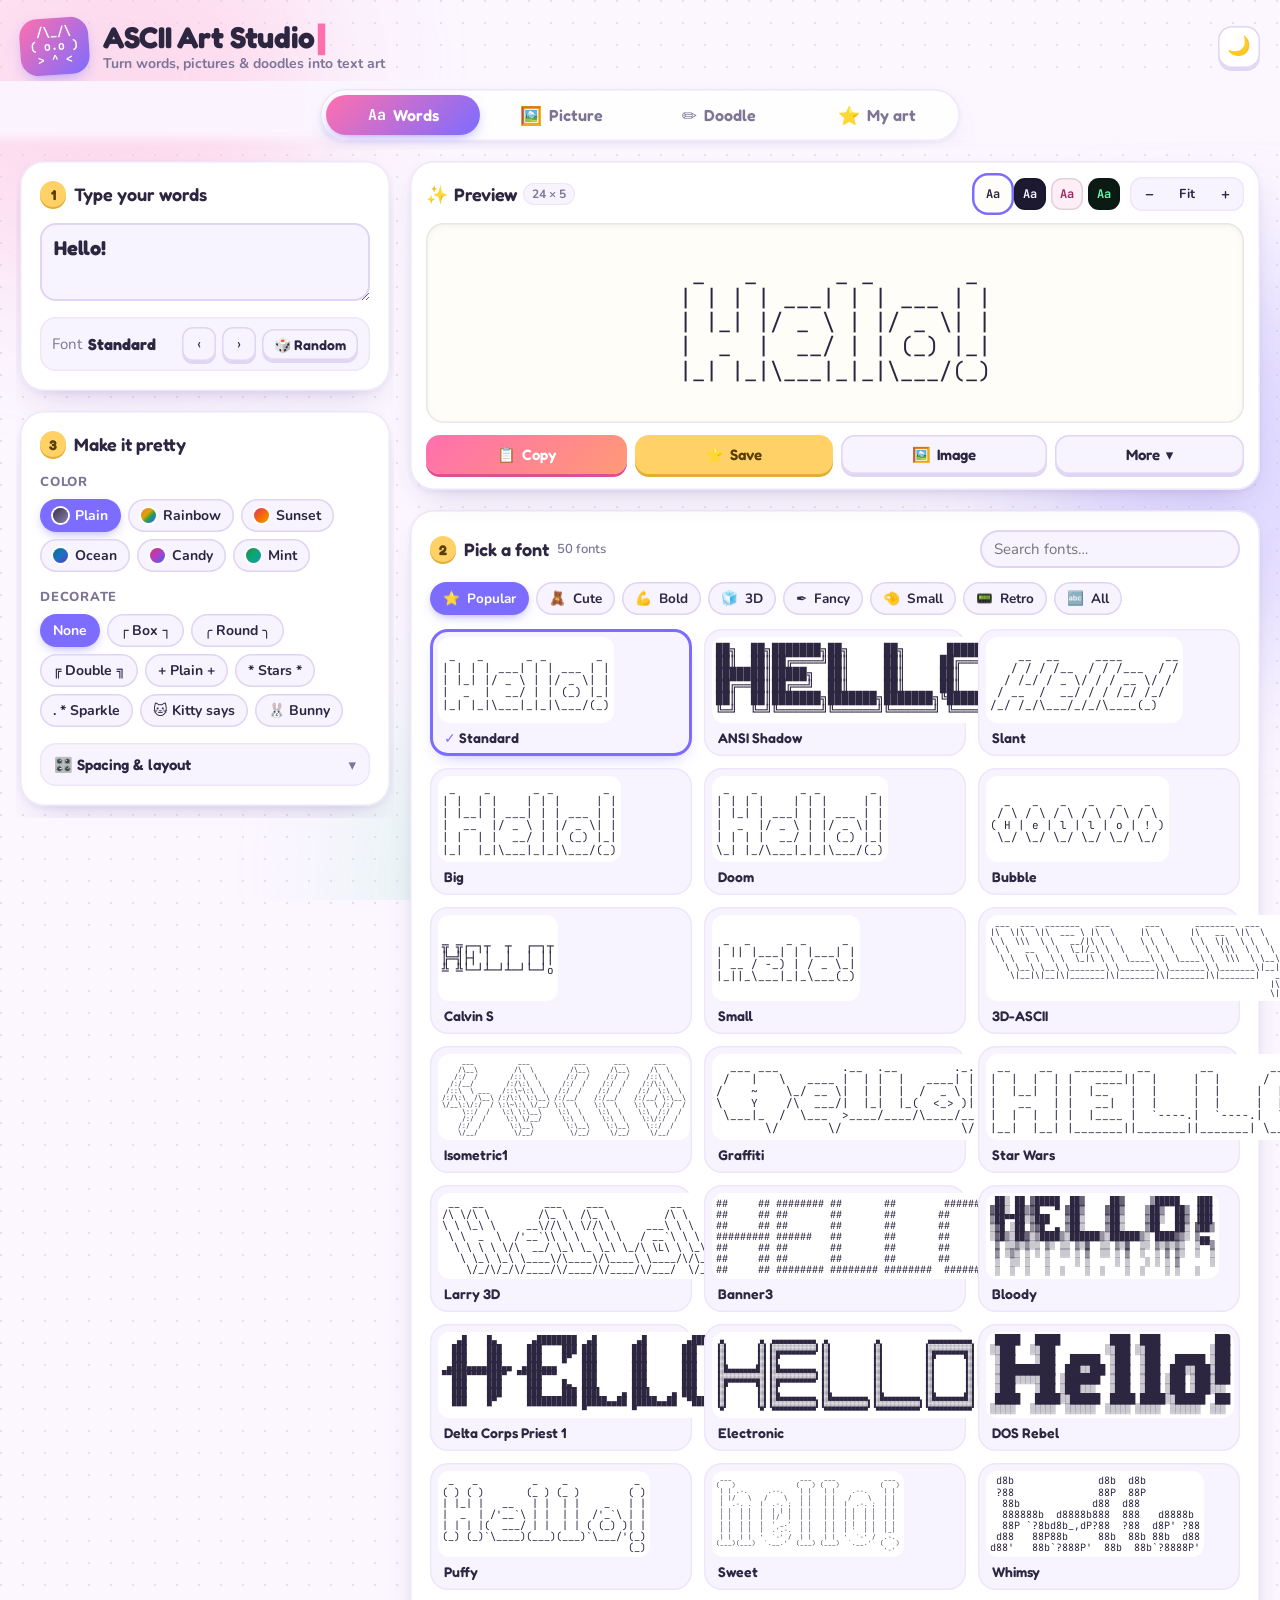
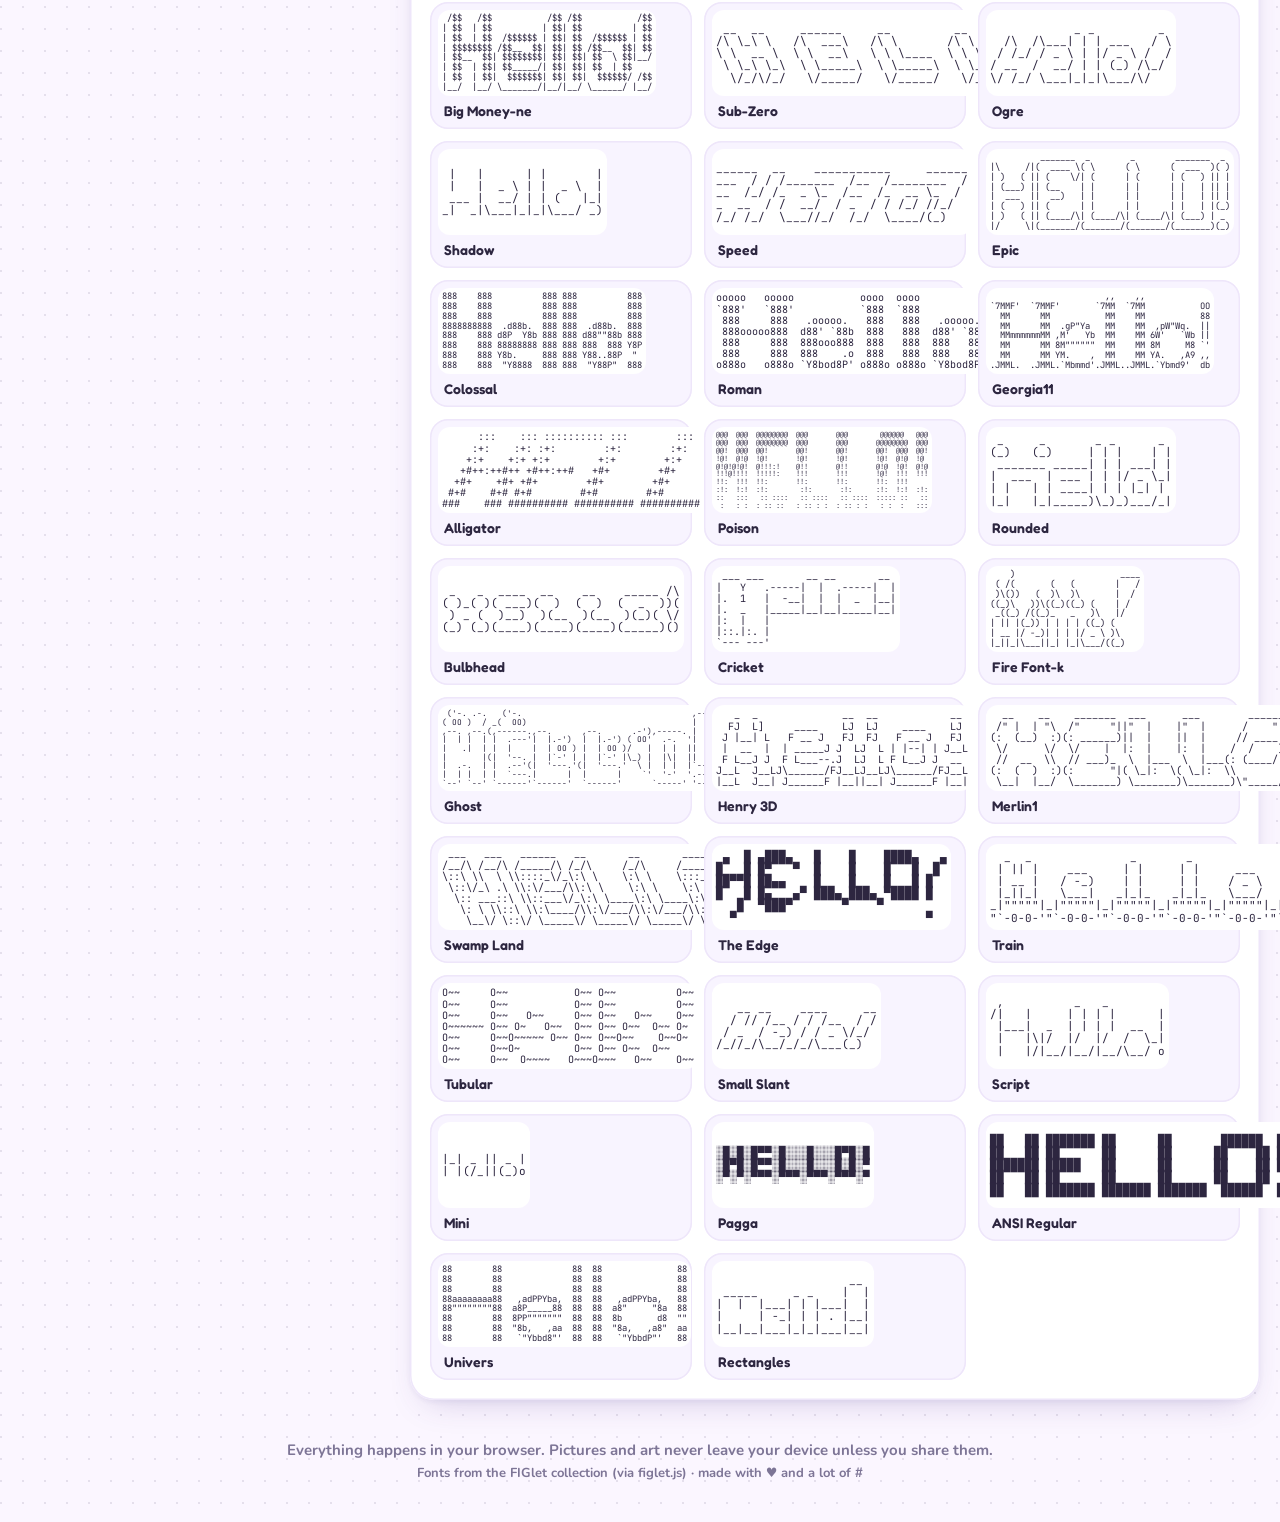
==== public/ascii-art/index.html @ bb9cc11c "Add ASCII Art Studio site A new site at public/ascii-art/ that turns words, pictures and doodles int" ====
<!doctype html>
<html lang="en" data-theme="light">
<head>
  <meta charset="utf-8">
  <meta name="viewport" content="width=device-width, initial-scale=1, viewport-fit=cover">
  <meta name="robots" content="noindex, nofollow">
  <title>ASCII Art Studio</title>
  <meta name="description" content="Turn words, pictures and doodles into ASCII art.">
  <link rel="icon" href="data:image/svg+xml,%3Csvg xmlns='http://www.w3.org/2000/svg' viewBox='0 0 64 64'%3E%3Crect width='64' height='64' rx='16' fill='%23ff7eb6'/%3E%3Ctext x='32' y='42' font-family='monospace' font-size='26' font-weight='700' text-anchor='middle' fill='%23fff'%3E=%5E.%5E=%3C/text%3E%3C/svg%3E">
  <link rel="preconnect" href="https://fonts.googleapis.com">
  <link rel="preconnect" href="https://fonts.gstatic.com" crossorigin>
  <link rel="stylesheet" href="https://fonts.googleapis.com/css2?family=Fredoka:wght@500;600;700&family=JetBrains+Mono:wght@400&family=Nunito:wght@500;700;800&display=swap">
  <link rel="stylesheet" href="style.css">
  <script>
    try {
      var m = localStorage.getItem('aas-ui');
      document.documentElement.dataset.theme = m || (matchMedia('(prefers-color-scheme: dark)').matches ? 'dark' : 'light');
    } catch (e) { /* storage blocked */ }
  </script>
</head>
<body>
  <div class="blobs" aria-hidden="true"><i></i><i></i><i></i></div>

  <header class="top">
    <a class="brand" href="#text" aria-label="ASCII Art Studio home">
      <pre class="mascot" id="mascot" aria-hidden="true"></pre>
      <span>
        <span class="brand-name">ASCII Art Studio</span>
        <span class="tagline">Turn words, pictures &amp; doodles into text art</span>
      </span>
    </a>
    <button type="button" class="icon-btn" id="uiThemeBtn" aria-label="Switch to dark mode">🌙</button>
  </header>

  <div class="tabbar">
  <nav class="tabs" role="tablist" aria-label="What do you want to make?">
    <button type="button" role="tab" data-tab="text" aria-controls="tab-text"><span class="tab-ico" aria-hidden="true">Aa</span><span>Words</span></button>
    <button type="button" role="tab" data-tab="picture" aria-controls="tab-picture"><span class="tab-ico" aria-hidden="true">🖼️</span><span>Picture</span></button>
    <button type="button" role="tab" data-tab="doodle" aria-controls="tab-doodle"><span class="tab-ico" aria-hidden="true">✏️</span><span>Doodle</span></button>
    <button type="button" role="tab" data-tab="gallery" aria-controls="tab-gallery"><span class="tab-ico" aria-hidden="true">⭐</span><span>My art</span><span class="badge" id="galleryCount" hidden>0</span></button>
  </nav>
  </div>

  <main>
    <!-- ============================== WORDS ============================== -->
    <section class="panel layout-text" id="tab-text" role="tabpanel" aria-label="Words" hidden>
      <div class="side">
      <div class="card controls area-input">
        <label class="step" for="tText"><b>1</b> Type your words</label>
        <textarea id="tText" rows="2" maxlength="400" placeholder="Type something cute…" spellcheck="false"></textarea>
        <div class="font-now">
          <span class="muted">Font</span>
          <strong id="tFontName">Standard</strong>
          <button type="button" class="icon-btn sm" id="fontPrev" aria-label="Previous font" title="Previous font">‹</button>
          <button type="button" class="icon-btn sm" id="fontNext" aria-label="Next font" title="Next font">›</button>
          <button type="button" class="btn sm" id="fontRandom" title="Pick a random font">🎲 Random</button>
        </div>
      </div>

      <div class="card controls area-opts">
        <span class="step"><b>3</b> Make it pretty</span>
        <div class="field">
          <span class="lbl">Color</span>
          <div class="chips" id="tColor"></div>
        </div>
        <div class="field">
          <span class="lbl">Decorate</span>
          <div class="chips" id="tFrame"></div>
        </div>
        <details class="more">
          <summary>🎛️ Spacing &amp; layout</summary>
          <div class="field">
            <span class="lbl">Letter spacing</span>
            <div class="segs" id="tLayout"></div>
          </div>
          <div class="field">
            <span class="lbl">Line up</span>
            <div class="segs" id="tAlign"></div>
          </div>
          <div class="field">
            <label class="lbl" for="tWidth">Wrap lines at <output id="tWidthOut"></output></label>
            <input type="range" id="tWidth" min="20" max="210" step="10" value="80">
          </div>
        </details>
      </div>
      </div>

      <div class="area-out" data-output="text"></div>

      <div class="card area-fonts">
        <div class="fonts-head">
          <span class="step"><b>2</b> Pick a font <small class="muted" id="fontCount"></small></span>
          <input type="search" id="fontSearch" placeholder="Search fonts…" aria-label="Search fonts">
        </div>
        <div class="chips cats" id="fontCats"></div>
        <div class="font-list" id="fontList"></div>
      </div>
    </section>

    <!-- ============================== PICTURE ============================== -->
    <section class="panel layout-split" id="tab-picture" role="tabpanel" aria-label="Picture" hidden>
      <div class="card controls area-input">
        <span class="step"><b>1</b> Choose a picture</span>
        <input type="file" id="pFile" accept="image/*" hidden>

        <div class="dropzone" id="pDrop">
          <div class="dz-art" aria-hidden="true">📷</div>
          <p class="dz-title">Drop a picture here</p>
          <p class="muted small">or paste one with <kbd>Ctrl</kbd>+<kbd>V</kbd></p>
          <div class="row center">
            <button type="button" class="btn btn-primary" data-pick>📁 Choose photo</button>
            <button type="button" class="btn" data-camera>🎥 Camera</button>
          </div>
          <p class="muted small try">No picture? Try one:</p>
          <div class="samples" id="pSamples"></div>
        </div>

        <div class="source" id="pSource" hidden>
          <canvas id="pThumb" width="160" height="120" aria-hidden="true"></canvas>
          <div class="source-info">
            <strong id="pName">Picture</strong>
            <span class="muted small" id="pDims"></span>
            <div class="row">
              <button type="button" class="btn sm" data-pick>🔄 Change</button>
              <button type="button" class="btn sm" data-camera>🎥 Camera</button>
              <button type="button" class="icon-btn sm" id="pClear" aria-label="Remove picture" title="Remove picture">✕</button>
            </div>
          </div>
        </div>

        <div class="source live" id="pLive" hidden>
          <span class="rec" aria-hidden="true"></span>
          <div class="source-info">
            <strong>Live camera</strong>
            <span class="muted small">Strike a pose!</span>
            <div class="row">
              <button type="button" class="btn btn-primary sm" id="pSnap">📸 Snap</button>
              <button type="button" class="btn sm" id="pStop">Stop</button>
            </div>
          </div>
        </div>
      </div>

      <div class="card controls area-opts">
        <span class="step"><b>2</b> Pick a style</span>
        <div class="style-grid" id="pStyles"></div>
        <p class="muted small tip" id="pStyleTip"></p>

        <div class="field">
          <label class="lbl" for="pWidth">Size <output id="pWidthOut"></output></label>
          <input type="range" id="pWidth" min="20" max="300" step="2" value="100">
        </div>
        <div class="field">
          <span class="lbl">Color</span>
          <div class="chips" id="pColor"></div>
        </div>
        <div class="field" id="pCustomRow" hidden>
          <label class="lbl" for="pChars">Your characters <small class="muted">(light → dark, or a word)</small></label>
          <input type="text" id="pChars" maxlength="40" value="♥" autocomplete="off">
          <label class="check"><input type="checkbox" id="pPattern"> Repeat them like a pattern</label>
        </div>

        <details class="more">
          <summary>🎛️ Fine-tune</summary>
          <div class="field">
            <label class="lbl" for="pBright">Brightness <output id="pBrightOut"></output></label>
            <input type="range" id="pBright" min="-100" max="100" value="0">
          </div>
          <div class="field">
            <label class="lbl" for="pContrast">Contrast <output id="pContrastOut"></output></label>
            <input type="range" id="pContrast" min="-100" max="100" value="10">
          </div>
          <div class="field">
            <label class="lbl" for="pDetail"><span id="pDetailLbl">Detail</span> <output id="pDetailOut"></output></label>
            <input type="range" id="pDetail" min="0" max="100" value="25">
          </div>
          <div class="field" id="pOutlineRow">
            <label class="lbl" for="pOutline">Outlines <output id="pOutlineOut"></output></label>
            <input type="range" id="pOutline" min="0" max="100" value="50">
          </div>
          <div class="field" id="pCrispRow">
            <label class="lbl" for="pCrisp">Sharp edges <output id="pCrispOut"></output></label>
            <input type="range" id="pCrisp" min="0" max="100" value="45">
          </div>
          <div class="field">
            <span class="lbl">Dithering</span>
            <div class="segs" id="pDither"></div>
          </div>
          <label class="check"><input type="checkbox" id="pAuto" checked> Auto-balance light and dark</label>
          <label class="check"><input type="checkbox" id="pInvert"> Swap light and dark</label>
          <button type="button" class="btn sm" id="pReset">↺ Reset fine-tuning</button>
        </details>
      </div>
      <div class="area-out" data-output="picture"></div>
    </section>

    <!-- ============================== DOODLE ============================== -->
    <section class="panel layout-doodle" id="tab-doodle" role="tabpanel" aria-label="Doodle" hidden>
      <div class="card area-pad">
        <div class="pad-head">
          <span class="step"><b>1</b> Draw anything</span>
          <div class="row">
            <button type="button" class="icon-btn" id="dUndo" aria-label="Undo" title="Undo (Ctrl+Z)">↶</button>
            <button type="button" class="icon-btn" id="dRedo" aria-label="Redo" title="Redo (Ctrl+Y)">↷</button>
            <button type="button" class="icon-btn" id="dMirror" aria-label="Mirror drawing" aria-pressed="false" title="Mirror: draw both sides at once">🦋</button>
            <button type="button" class="icon-btn" id="dClear" aria-label="Clear the page" title="Clear the page">🗑️</button>
          </div>
        </div>
        <div class="toolbar" id="dTools"></div>
        <div class="toolbar2">
          <div class="paints" id="dColors"></div>
          <label class="size-ctl" title="Brush size">
            <span class="size-dot-box" aria-hidden="true"><i id="dSizeDot"></i></span>
            <input type="range" id="dSize" min="2" max="60" value="8" aria-label="Brush size">
          </label>
        </div>
        <div class="pad-wrap" id="dWrap">
          <canvas id="dCanvas" aria-label="Drawing pad"></canvas>
          <canvas id="dOverlay" aria-hidden="true"></canvas>
          <div class="mirror-line" id="dMirrorLine" hidden></div>
          <div class="brush-cursor" id="dCursor" aria-hidden="true"></div>
        </div>
      </div>
      <div class="card controls area-opts">
          <span class="step"><b>2</b> Choose the look</span>
          <div class="chips" id="dStyle"></div>
          <div class="field">
            <label class="lbl" for="dWidth">Size <output id="dWidthOut"></output></label>
            <input type="range" id="dWidth" min="20" max="200" step="2" value="80">
          </div>
          <div class="field">
            <span class="lbl">Color</span>
            <div class="chips" id="dColor"></div>
          </div>
          <div class="field" id="dCustomRow" hidden>
            <label class="lbl" for="dChars">Your characters <small class="muted">(light → dark, or a word)</small></label>
            <input type="text" id="dChars" maxlength="40" autocomplete="off">
            <label class="check"><input type="checkbox" id="dPattern"> Repeat them like a pattern</label>
          </div>
      </div>
      <div class="area-out" data-output="doodle"></div>
    </section>

    <!-- ============================== GALLERY ============================== -->
    <section class="panel" id="tab-gallery" role="tabpanel" aria-label="My art" hidden>
      <div class="card gallery-card">
        <div class="gallery-head">
          <div>
            <h2>⭐ My art <small class="muted" id="gTotal"></small></h2>
            <p class="muted small">Saved in this browser on this device. Use <b>Backup</b> to keep a copy or move it to another device.</p>
          </div>
          <div class="row" id="gTools" hidden>
            <input type="search" id="gSearch" placeholder="Search by name…" aria-label="Search saved art">
            <button type="button" class="btn sm" id="gExport">💾 Backup</button>
          </div>
          <label class="btn sm">📂 Restore<input type="file" id="gImport" accept="application/json,.json" hidden></label>
        </div>
        <div class="g-empty" id="gEmpty">
<pre class="ph-art" aria-hidden="true">   /\_/\
  ( -.- )  zzz...
   > ^ <   nothing saved yet</pre>
          <p>Make something, then press <b>⭐ Save</b>. It will wait for you here.</p>
          <div class="row center">
            <button type="button" class="btn btn-primary" data-go="text">Aa Write words</button>
            <button type="button" class="btn" data-go="picture">🖼️ Use a picture</button>
            <button type="button" class="btn" data-go="doodle">✏️ Doodle</button>
          </div>
        </div>
        <div class="g-grid" id="gGrid"></div>
      </div>
    </section>
  </main>

  <footer class="foot">
    <p>Everything happens in your browser. Pictures and art never leave your device unless you share them.</p>
    <p class="muted small">Fonts from the FIGlet collection (via figlet.js) · made with ♥ and a lot of <code>#</code></p>
  </footer>

  <dialog id="viewer" aria-labelledby="vTitle">
    <div class="viewer-card">
      <div class="viewer-head">
        <input type="text" id="vTitle" maxlength="60" aria-label="Name" spellcheck="false">
        <button type="button" class="icon-btn" id="vClose" aria-label="Close">✕</button>
      </div>
      <p class="muted small" id="vMeta"></p>
      <div class="viewport" id="vViewport"></div>
      <div class="out-actions">
        <button type="button" class="btn btn-primary" id="vCopy">📋 Copy</button>
        <button type="button" class="btn btn-sun" id="vSaveShared" hidden>⭐ Save to My art</button>
        <button type="button" class="btn" id="vPng">🖼️ Image</button>
        <button type="button" class="btn" id="vTxt">📄 .txt</button>
        <button type="button" class="btn" id="vLink">🔗 Link</button>
        <button type="button" class="btn" id="vRemix">✏️ Edit again</button>
        <span class="grow"></span>
        <button type="button" class="btn btn-danger" id="vDelete">🗑️ Delete</button>
      </div>
    </div>
  </dialog>

  <div class="drop-overlay" id="dropOverlay" hidden><div>🖼️<br>Drop your picture!</div></div>
  <div class="toasts" id="toasts" aria-live="polite"></div>

  <script type="module" src="js/app.js"></script>
</body>
</html>
---- public/ascii-art/style.css ----
/* ASCII Art Studio */
:root {
  --bg: #fbf6ff;
  --bg-2: #f1e9ff;
  --card: #ffffff;
  --card-2: #f8f4ff;
  --hover: #f1eaff;
  --ink: #2d2640;
  --muted: #7d7596;
  --line: #eee6fa;
  --line-2: #e0d5f3;
  --pink: #ff6fae;
  --pink-d: #df4e8e;
  --coral: #ff9a76;
  --purple: #7c6cff;
  --purple-d: #5a4ae0;
  --sun: #ffd166;
  --sun-d: #e3ae35;
  --sun-ink: #5a3d00;
  --danger: #d63c5e;
  --shadow: 0 14px 34px -16px rgba(76, 49, 140, .28), 0 2px 6px rgba(76, 49, 140, .06);
  --radius: 24px;
  --font-ui: "Nunito", system-ui, -apple-system, "Segoe UI", Roboto, sans-serif;
  --font-fun: "Fredoka", "Nunito", system-ui, -apple-system, "Segoe UI", sans-serif;
  --font-art: "JetBrains Mono", ui-monospace, "SF Mono", "Cascadia Mono", Menlo, Consolas, "DejaVu Sans Mono", "Liberation Mono", monospace;
  color-scheme: light;
}
:root[data-theme="dark"] {
  --bg: #15121f;
  --bg-2: #1d1830;
  --card: #221d35;
  --card-2: #2a2442;
  --hover: #332c50;
  --ink: #f4f0ff;
  --muted: #a69dc4;
  --line: #322b4d;
  --line-2: #40375f;
  --shadow: 0 14px 34px -16px rgba(0, 0, 0, .6), 0 2px 6px rgba(0, 0, 0, .25);
  --sun-ink: #4a3200;
  --danger: #ff7a98;
  color-scheme: dark;
}

* { box-sizing: border-box; }
html { -webkit-text-size-adjust: 100%; text-size-adjust: 100%; }
body {
  margin: 0;
  min-height: 100vh;
  font-family: var(--font-ui);
  font-size: 15px;
  color: var(--ink);
  background: var(--bg);
  background-image: radial-gradient(circle at 1px 1px, color-mix(in srgb, var(--muted) 18%, transparent) 1px, transparent 0);
  background-size: 22px 22px;
  overflow-x: hidden;
}
.blobs { position: fixed; inset: 0; z-index: -1; pointer-events: none; overflow: hidden; }
.blobs i { position: absolute; border-radius: 50%; filter: blur(70px); opacity: .55; }
.blobs i:nth-child(1) { width: 420px; height: 420px; background: #ffc4e1; top: -120px; left: -100px; }
.blobs i:nth-child(2) { width: 380px; height: 380px; background: #c9c2ff; top: 30%; right: -140px; }
.blobs i:nth-child(3) { width: 360px; height: 360px; background: #bff0dc; bottom: -160px; left: 30%; }
:root[data-theme="dark"] .blobs i { opacity: .16; }

button, input, textarea, select { font: inherit; color: inherit; }
button { -webkit-tap-highlight-color: transparent; }
:focus-visible { outline: 3px solid var(--purple); outline-offset: 2px; }
[hidden] { display: none !important; }
.muted { color: var(--muted); }
.small { font-size: 13px; }
.grow { flex: 1; }
.row { display: flex; gap: 8px; flex-wrap: wrap; align-items: center; }
.row.center { justify-content: center; }
.pad { padding: 18px; }
kbd { font: 600 12px var(--font-ui); padding: 1px 6px; border-radius: 6px; background: var(--card-2); box-shadow: inset 0 -2px 0 var(--line-2), inset 0 0 0 1px var(--line-2); }
code { font-family: var(--font-art); }

/* ------------------------------------------------------------ header + tabs */
.top { max-width: 1320px; margin: 0 auto; padding: 18px 20px 6px; display: flex; align-items: center; gap: 12px; }
.brand { display: flex; align-items: center; gap: 14px; color: inherit; text-decoration: none; flex: 1; min-width: 0; }
.mascot {
  margin: 0; padding: 8px 10px; border-radius: 18px;
  background: linear-gradient(135deg, var(--pink), var(--purple));
  color: #fff; font: 700 12px/1.15 var(--font-art);
  box-shadow: 0 6px 16px -6px rgba(124, 108, 255, .7);
  transform: rotate(-4deg);
}
.brand-name { display: block; font: 700 clamp(22px, 3.2vw, 30px)/1.1 var(--font-fun); letter-spacing: -.01em; }
.brand-name::after { content: "▌"; color: var(--pink); margin-left: 3px; animation: blink 1.1s steps(1) infinite; font-family: var(--font-art); font-size: .8em; }
.tagline { display: block; color: var(--muted); font-weight: 700; font-size: 14px; }
@keyframes blink { 50% { opacity: 0; } }

.tabbar {
  position: sticky; top: 0; z-index: 30; padding: 8px 16px 10px; margin-bottom: 10px;
  background: linear-gradient(to bottom, color-mix(in srgb, var(--bg) 92%, transparent) 70%, color-mix(in srgb, var(--bg) 0%, transparent));
  backdrop-filter: blur(10px); -webkit-backdrop-filter: blur(10px);
  -webkit-mask-image: linear-gradient(to bottom, #000 78%, transparent); mask-image: linear-gradient(to bottom, #000 78%, transparent);
}
.tabs {
  max-width: 640px; margin: 0 auto; padding: 6px;
  display: grid; grid-template-columns: repeat(4, 1fr); gap: 4px;
  background: color-mix(in srgb, var(--card) 88%, transparent);
  backdrop-filter: blur(10px); -webkit-backdrop-filter: blur(10px);
  border-radius: 999px; box-shadow: var(--shadow), inset 0 0 0 1.5px var(--line);
}
.tabs [role=tab] {
  position: relative; border: 0; background: transparent; cursor: pointer;
  border-radius: 999px; padding: 10px 8px;
  font: 600 16px var(--font-fun); color: var(--muted);
  display: flex; align-items: center; justify-content: center; gap: 7px;
  transition: background .2s, color .2s, transform .1s;
}
.tabs [role=tab]:hover { color: var(--ink); background: var(--hover); }
.tabs [role=tab]:active { transform: scale(.96); }
.tabs [role=tab][aria-selected=true] {
  color: #fff; background: linear-gradient(135deg, var(--pink), var(--purple));
  box-shadow: 0 6px 16px -6px rgba(124, 108, 255, .8);
}
.tab-ico { font-size: 18px; line-height: 1; }
.tabs [data-tab=text] .tab-ico { font: 700 15px var(--font-art); }
.badge {
  position: absolute; top: 2px; right: 8px; min-width: 20px; height: 20px; padding: 0 6px;
  border-radius: 10px; background: var(--sun); color: var(--sun-ink);
  font: 700 12px/20px var(--font-ui); box-shadow: 0 2px 0 var(--sun-d);
}

/* ------------------------------------------------------------ layout */
main { max-width: 1320px; margin: 0 auto; padding: 0 20px 30px; }
.panel { display: grid; gap: 20px; align-items: start; animation: fadeUp .3s ease; }
@keyframes fadeUp { from { opacity: 0; transform: translateY(8px); } }
.card {
  background: var(--card); border-radius: var(--radius); padding: 20px;
  box-shadow: var(--shadow), inset 0 0 0 1.5px var(--line);
  min-width: 0;
}
.area-out { min-width: 0; }

.layout-text { grid-template-columns: 370px minmax(0, 1fr); grid-template-areas: "side out" "side fonts"; }
.layout-text .side { grid-area: side; position: sticky; top: 88px; max-height: calc(100vh - 100px); overflow: auto; display: flex; flex-direction: column; gap: 20px; padding: 4px 4px 12px; margin: -4px; scrollbar-width: thin; }
.layout-text .area-out { grid-area: out; position: sticky; top: 88px; z-index: 5; }
.layout-text .area-fonts { grid-area: fonts; }

.layout-split { grid-template-columns: 370px minmax(0, 1fr); grid-template-areas: "input out" "opts out"; grid-template-rows: auto 1fr; }
.layout-split .area-input { grid-area: input; }
.layout-split .area-opts { grid-area: opts; }
.layout-split .area-out { grid-area: out; position: sticky; top: 88px; }

.layout-doodle { grid-template-columns: minmax(0, 1fr) minmax(0, 1fr); grid-template-areas: "pad out" "opts out"; grid-template-rows: auto 1fr; }
.layout-doodle .area-pad { grid-area: pad; }
.layout-doodle .area-opts { grid-area: opts; }
.layout-doodle .area-out { grid-area: out; position: sticky; top: 88px; }

@media (max-width: 980px) {
  .layout-text { grid-template-columns: minmax(0, 1fr); grid-template-areas: "input" "out" "fonts" "opts"; }
  .layout-text .side { display: contents; }
  .layout-text .area-input { grid-area: input; }
  .layout-text .area-opts { grid-area: opts; }
  .layout-split { grid-template-columns: minmax(0, 1fr); grid-template-areas: "input" "out" "opts"; grid-template-rows: none; }
  .layout-doodle { grid-template-columns: minmax(0, 1fr); grid-template-areas: "pad" "out" "opts"; grid-template-rows: none; }
  .layout-text .area-out, .layout-split .area-out, .layout-doodle .area-out { position: static; max-height: none; }
}

/* ------------------------------------------------------------ controls */
.controls { display: flex; flex-direction: column; gap: 16px; }
.step { display: flex; align-items: center; gap: 8px; font: 600 18px var(--font-fun); }
.step b {
  display: inline-grid; place-items: center; width: 26px; height: 26px; border-radius: 50%;
  background: var(--sun); color: var(--sun-ink); font-size: 14px; box-shadow: 0 2px 0 var(--sun-d);
}
.step small { font: 600 13px var(--font-ui); }
.field { display: flex; flex-direction: column; gap: 8px; }
.lbl { font-weight: 800; font-size: 13px; text-transform: uppercase; letter-spacing: .06em; color: var(--muted); display: flex; align-items: center; gap: 6px; }
.lbl output { text-transform: none; letter-spacing: 0; color: var(--ink); font-weight: 700; margin-left: auto; }
.lbl small { text-transform: none; letter-spacing: 0; font-weight: 600; }

textarea, input[type=text], input[type=search] {
  width: 100%; border: 0; border-radius: 16px; padding: 12px 14px;
  background: var(--card-2); box-shadow: inset 0 0 0 2px var(--line-2);
  transition: box-shadow .15s, background .15s;
}
textarea { font: 700 20px/1.35 var(--font-fun); resize: vertical; min-height: 64px; }
textarea:focus, input[type=text]:focus, input[type=search]:focus { outline: none; box-shadow: inset 0 0 0 2.5px var(--purple); background: var(--card); }
input[type=search] { padding: 9px 14px; border-radius: 999px; }

.font-now { display: flex; align-items: center; gap: 6px; padding: 10px 12px; border-radius: 16px; background: var(--card-2); box-shadow: inset 0 0 0 1.5px var(--line); }
.font-now strong { flex: 1; min-width: 0; font-family: var(--font-fun); font-size: 16px; white-space: nowrap; overflow: hidden; text-overflow: ellipsis; }

details.more { border-radius: 16px; background: var(--card-2); box-shadow: inset 0 0 0 1.5px var(--line); }
details.more > summary { cursor: pointer; list-style: none; padding: 12px 14px; font: 600 15px var(--font-fun); display: flex; align-items: center; gap: 8px; }
details.more > summary::-webkit-details-marker { display: none; }
details.more > summary::after { content: "▾"; margin-left: auto; transition: transform .2s; color: var(--muted); }
details.more[open] > summary::after { transform: rotate(180deg); }
details.more[open] { padding-bottom: 14px; }
details.more > :not(summary) { margin: 0 14px 14px; }

.check { display: flex; align-items: center; gap: 10px; font-weight: 700; cursor: pointer; }
.check input { width: 20px; height: 20px; accent-color: var(--pink); margin: 0; }

/* buttons */
.btn {
  border: 0; cursor: pointer; border-radius: 14px; padding: 10px 16px;
  font: 600 15px var(--font-fun); color: var(--ink); background: var(--card-2);
  box-shadow: inset 0 0 0 1.5px var(--line-2), 0 3px 0 var(--line-2);
  display: inline-flex; align-items: center; justify-content: center; gap: 6px; white-space: nowrap;
  transition: transform .08s, box-shadow .08s, background .15s, filter .15s;
}
.btn:hover { background: var(--hover); }
.btn:active { transform: translateY(2px); box-shadow: inset 0 0 0 1.5px var(--line-2), 0 1px 0 var(--line-2); }
.btn.sm { padding: 7px 12px; font-size: 14px; border-radius: 12px; }
.btn-primary { color: #fff; background: linear-gradient(135deg, var(--pink), var(--coral)); box-shadow: 0 3px 0 var(--pink-d); }
.btn-primary:hover { background: linear-gradient(135deg, var(--pink), var(--coral)); filter: brightness(1.05); }
.btn-primary:active { box-shadow: 0 1px 0 var(--pink-d); }
.btn-sun { color: var(--sun-ink); background: var(--sun); box-shadow: 0 3px 0 var(--sun-d); }
.btn-sun:hover { background: var(--sun); filter: brightness(1.04); }
.btn-sun:active { box-shadow: 0 1px 0 var(--sun-d); }
.btn-danger { color: var(--danger); }
.icon-btn {
  border: 0; cursor: pointer; width: 42px; height: 42px; border-radius: 14px; flex: none;
  display: inline-grid; place-items: center; font-size: 19px; line-height: 1;
  background: var(--card-2); box-shadow: inset 0 0 0 1.5px var(--line-2), 0 3px 0 var(--line-2);
  transition: transform .08s, box-shadow .08s, background .15s;
}
.icon-btn:hover { background: var(--hover); }
.icon-btn:active { transform: translateY(2px); box-shadow: inset 0 0 0 1.5px var(--line-2), 0 1px 0 var(--line-2); }
.icon-btn.sm { width: 34px; height: 34px; border-radius: 11px; font-size: 16px; }
.icon-btn:disabled { opacity: .4; cursor: default; transform: none; }
.icon-btn.on { background: var(--purple); color: #fff; box-shadow: 0 3px 0 var(--purple-d); }
.top .icon-btn { background: var(--card); }

/* chips + segmented */
.chips { display: flex; flex-wrap: wrap; gap: 7px; }
.chip {
  border: 0; cursor: pointer; border-radius: 999px; padding: 7px 13px;
  background: var(--card-2); box-shadow: inset 0 0 0 1.5px var(--line-2);
  font: 700 14px var(--font-ui); display: inline-flex; align-items: center; gap: 7px; white-space: nowrap;
  transition: background .15s, transform .1s, box-shadow .15s;
}
.chip:hover { background: var(--hover); }
.chip:active { transform: scale(.95); }
.chip.on { background: var(--purple); color: #fff; box-shadow: 0 4px 12px -4px rgba(124, 108, 255, .7); }
.chip .dot { width: 15px; height: 15px; border-radius: 50%; display: inline-block; box-shadow: 0 0 0 2px var(--card); flex: none; }
.chip.on .dot { box-shadow: 0 0 0 2px #fff; }
.segs { display: inline-flex; flex-wrap: wrap; gap: 3px; padding: 4px; border-radius: 14px; background: var(--card-2); box-shadow: inset 0 0 0 1.5px var(--line); align-self: flex-start; }
.seg { border: 0; cursor: pointer; background: transparent; border-radius: 10px; padding: 6px 12px; font: 700 14px var(--font-ui); color: var(--muted); min-width: 40px; }
.seg:hover { color: var(--ink); }
.seg.on { background: var(--card); color: var(--ink); box-shadow: 0 2px 6px rgba(45, 38, 64, .12), inset 0 0 0 1.5px var(--line-2); }

/* sliders */
input[type=range] {
  --p: 50%;
  -webkit-appearance: none; appearance: none; width: 100%; height: 26px; background: transparent; cursor: pointer; margin: 0;
}
input[type=range]::-webkit-slider-runnable-track { height: 10px; border-radius: 99px; background: linear-gradient(90deg, var(--pink), var(--purple)) 0 / var(--p) 100% no-repeat, var(--line-2); }
input[type=range]::-moz-range-track { height: 10px; border-radius: 99px; background: var(--line-2); }
input[type=range]::-moz-range-progress { height: 10px; border-radius: 99px; background: linear-gradient(90deg, var(--pink), var(--purple)); }
input[type=range]::-webkit-slider-thumb { -webkit-appearance: none; width: 24px; height: 24px; margin-top: -7px; border-radius: 50%; background: #fff; border: 3px solid var(--purple); box-shadow: 0 2px 6px rgba(0, 0, 0, .2); transition: transform .1s; }
input[type=range]::-moz-range-thumb { width: 18px; height: 18px; border-radius: 50%; background: #fff; border: 3px solid var(--purple); box-shadow: 0 2px 6px rgba(0, 0, 0, .2); }
input[type=range]:active::-webkit-slider-thumb { transform: scale(1.15); }

/* ------------------------------------------------------------ output card */
.out-card { padding: 16px; display: flex; flex-direction: column; gap: 12px; }
.out-head { display: flex; align-items: center; gap: 10px; flex-wrap: wrap; }
.out-title { font: 600 18px var(--font-fun); display: flex; align-items: center; gap: 6px; flex: 1; white-space: nowrap; }
.spark { display: inline-block; animation: twinkle 2.4s ease-in-out infinite; }
@keyframes twinkle { 50% { transform: rotate(18deg) scale(1.15); } }
.dims { font: 700 12px var(--font-ui); color: var(--muted); background: var(--card-2); padding: 3px 9px; border-radius: 99px; box-shadow: inset 0 0 0 1px var(--line); }
.dims:empty { display: none; }
.out-tools { display: flex; align-items: center; gap: 10px; flex-wrap: wrap; }
.swatches { display: flex; gap: 5px; }
.sw { border: 0; padding: 0; cursor: pointer; background: transparent; border-radius: 11px; }
.sw i { display: grid; place-items: center; width: 32px; height: 32px; border-radius: 11px; font: 700 12px var(--font-art); font-style: normal; box-shadow: inset 0 0 0 1.5px rgba(0, 0, 0, .12); transition: transform .12s; }
.sw:hover i { transform: translateY(-2px); }
.sw.on i { box-shadow: 0 0 0 2.5px var(--card), 0 0 0 5px var(--purple); }
:root[data-theme="dark"] .sw:not(.on) i { box-shadow: inset 0 0 0 1.5px rgba(255, 255, 255, .22); }
.zoom { display: flex; border-radius: 12px; background: var(--card-2); box-shadow: inset 0 0 0 1.5px var(--line); padding: 3px; }
.zoom button { border: 0; background: transparent; cursor: pointer; border-radius: 9px; min-width: 32px; height: 28px; font: 700 15px var(--font-ui); color: var(--ink); }
.zoom button:hover { background: var(--hover); }
.zoom .zfit { font-size: 13px; min-width: 44px; }

.viewport {
  position: relative; display: flex; border-radius: 18px; padding: 20px;
  min-height: 240px; max-height: min(66vh, 700px); overflow: auto;
  background: #fffdf7; transition: background .25s;
  box-shadow: inset 0 0 0 1.5px rgba(45, 38, 64, .08), inset 0 2px 8px rgba(45, 38, 64, .05);
  overscroll-behavior: contain;
}
.layout-text .viewport { min-height: 200px; max-height: min(44vh, 460px); }
.viewport > pre.art { margin: auto; }
.viewport .placeholder { display: none; margin: auto; text-align: center; }
.viewport:not(.has-art) .placeholder { display: block; }
.viewport:not(.has-art) pre.art { display: none; }
.viewport.dark-bg .placeholder { color: #cfc7ea; }
.ph-art { font: 600 14px/1.25 var(--font-art); opacity: .55; margin: 0; text-align: left; display: inline-block; }

pre.art, .fprev, .sprev pre, .gthumb pre {
  margin: 0; font-family: var(--font-art); line-height: 1.1; white-space: pre; tab-size: 4;
  font-variant-ligatures: none; font-feature-settings: "liga" 0, "calt" 0, "clig" 0;
  -webkit-text-size-adjust: none; text-size-adjust: none;
}
pre.art.grad, .gthumb pre.grad, .sprev pre.grad { -webkit-background-clip: text; background-clip: text; -webkit-text-fill-color: transparent; color: transparent !important; }
pre.art::selection, pre.art *::selection { background: rgba(124, 108, 255, .3); }

.out-actions { display: flex; gap: 8px; flex-wrap: wrap; align-items: center; }
.out-actions .btn { flex: 1 1 auto; }
.menu-wrap { position: relative; flex: 1 1 auto; display: flex; }
.menu-wrap > .btn { flex: 1; }
.menu {
  position: absolute; right: 0; bottom: calc(100% + 8px); z-index: 40; min-width: 250px;
  padding: 6px; border-radius: 16px; background: var(--card);
  box-shadow: 0 18px 40px -12px rgba(30, 20, 60, .35), inset 0 0 0 1.5px var(--line-2);
  display: flex; flex-direction: column; animation: fadeUp .15s ease;
}
.menu button { border: 0; background: transparent; cursor: pointer; text-align: left; padding: 10px 12px; border-radius: 11px; font: 700 14px var(--font-ui); display: flex; flex-direction: column; }
.menu button small { color: var(--muted); font-weight: 600; font-size: 12px; }
.menu button:hover { background: var(--hover); }

/* ------------------------------------------------------------ fonts */
.area-fonts { display: flex; flex-direction: column; gap: 14px; }
.fonts-head { display: flex; align-items: center; gap: 12px; flex-wrap: wrap; justify-content: space-between; }
.fonts-head input { max-width: 260px; }
.cats .chip { font-size: 13.5px; }
.font-list { display: grid; grid-template-columns: repeat(auto-fill, minmax(210px, 1fr)); gap: 12px; }
.font-card {
  border: 0; cursor: pointer; padding: 8px; border-radius: 18px; text-align: left;
  background: var(--card-2); box-shadow: inset 0 0 0 1.5px var(--line);
  display: flex; flex-direction: column; gap: 6px; transition: transform .12s, box-shadow .15s;
}
.font-card:hover { transform: translateY(-2px); box-shadow: inset 0 0 0 2px var(--line-2), 0 8px 18px -10px rgba(76, 49, 140, .35); }
.font-card.on { box-shadow: inset 0 0 0 3px var(--purple), 0 8px 18px -10px rgba(124, 108, 255, .6); }
.fprev-box { height: 86px; border-radius: 12px; background: var(--card); display: flex; overflow: hidden; padding: 4px; }
.fprev { margin: auto; color: var(--ink); }
.font-card.loading .fprev-box { background: linear-gradient(90deg, var(--card) 0%, var(--hover) 50%, var(--card) 100%) 0 0 / 200% 100%; animation: shimmer 1.2s linear infinite; }
@keyframes shimmer { to { background-position: -200% 0; } }
.fname { font: 600 14px var(--font-fun); padding: 0 6px 2px; white-space: nowrap; overflow: hidden; text-overflow: ellipsis; }
.font-card.on .fname::before { content: "✓ "; color: var(--purple); }

@media (max-width: 980px) {
  .font-list { display: flex; overflow-x: auto; scroll-snap-type: x mandatory; padding: 4px 2px 10px; margin: 0 -4px; gap: 10px; }
  .font-card { flex: 0 0 190px; scroll-snap-align: start; }
}

/* ------------------------------------------------------------ picture */
.dropzone {
  border-radius: 20px; padding: 22px 16px; text-align: center;
  background: repeating-linear-gradient(-45deg, var(--card-2) 0 12px, var(--card) 12px 24px);
  box-shadow: inset 0 0 0 2.5px var(--line-2);
  outline: 2.5px dashed transparent; transition: box-shadow .15s, transform .15s;
}
.dropzone.over { box-shadow: inset 0 0 0 3px var(--pink); transform: scale(1.01); }
.dz-art { font-size: 40px; animation: bob 2.6s ease-in-out infinite; }
@keyframes bob { 50% { transform: translateY(-5px) rotate(-6deg); } }
.dz-title { margin: 6px 0 2px; font: 600 19px var(--font-fun); }
.dropzone .row { margin-top: 12px; }
.dropzone .try { margin: 16px 0 8px; }
.samples { display: flex; flex-wrap: wrap; justify-content: center; gap: 6px; }
.sample {
  border: 0; cursor: pointer; width: 42px; height: 42px; border-radius: 14px; font-size: 23px; line-height: 1;
  background: var(--card); box-shadow: inset 0 0 0 1.5px var(--line-2), 0 3px 0 var(--line-2);
  display: grid; place-items: center; transition: transform .1s;
}
.sample:hover { transform: translateY(-2px) rotate(-6deg); }
.sample .ball { width: 24px; height: 24px; border-radius: 50%; background: radial-gradient(circle at 35% 30%, #fff, #ffb3d9 25%, #9b5de5 70%, #2b1055); }
.source { display: flex; gap: 14px; align-items: center; padding: 10px; border-radius: 18px; background: var(--card-2); box-shadow: inset 0 0 0 1.5px var(--line); }
.source canvas { width: 104px; height: 78px; border-radius: 12px; background: repeating-conic-gradient(var(--line) 0 25%, var(--card) 0 50%) 0 0 / 14px 14px; flex: none; }
.source-info { display: flex; flex-direction: column; gap: 4px; min-width: 0; }
.source-info strong { font-family: var(--font-fun); font-size: 16px; white-space: nowrap; overflow: hidden; text-overflow: ellipsis; }
.source-info .row { margin-top: 4px; gap: 6px; }
.source.live .rec { width: 104px; height: 78px; border-radius: 12px; flex: none; background: radial-gradient(circle, #ff4d6d 0 9px, transparent 10px), #2d2640; animation: rec 1s ease-in-out infinite alternate; }
@keyframes rec { to { opacity: .6; } }

.style-grid { display: grid; grid-template-columns: repeat(4, 1fr); gap: 8px; }
.style-card {
  border: 0; cursor: pointer; padding: 5px; border-radius: 16px; background: var(--card-2);
  box-shadow: inset 0 0 0 1.5px var(--line); display: flex; flex-direction: column; gap: 4px; align-items: stretch;
  transition: transform .12s, box-shadow .15s;
}
.style-card:hover { transform: translateY(-2px); }
.style-card.on { box-shadow: inset 0 0 0 3px var(--purple), 0 6px 14px -8px rgba(124, 108, 255, .7); }
.sprev { position: relative; height: 62px; border-radius: 11px; overflow: hidden; display: flex; background: #fffdf7; }
.sprev pre { margin: auto; }
.sicon { position: absolute; inset: 0; display: grid; place-items: center; font-size: 22px; opacity: .35; }
.no-source .sicon { opacity: .8; }
.sprev pre:not(:empty) + .sicon { display: none; }
.slabel { font: 600 12.5px var(--font-fun); text-align: center; white-space: nowrap; overflow: hidden; text-overflow: ellipsis; }
.tip { margin: -6px 2px 0; min-height: 1.3em; }

/* ------------------------------------------------------------ doodle */
.area-pad { display: flex; flex-direction: column; gap: 12px; }
.pad-head { display: flex; align-items: center; justify-content: space-between; gap: 10px; flex-wrap: wrap; }
.pad-head .row { gap: 6px; }
.toolbar { display: flex; gap: 6px; flex-wrap: wrap; }
.tool {
  flex: 1 1 0; min-width: 62px; border: 0; cursor: pointer; border-radius: 14px; padding: 7px 4px 6px;
  background: var(--card-2); box-shadow: inset 0 0 0 1.5px var(--line-2), 0 3px 0 var(--line-2);
  display: flex; flex-direction: column; align-items: center; gap: 2px; transition: transform .08s, box-shadow .08s;
}
.tool:active { transform: translateY(2px); box-shadow: inset 0 0 0 1.5px var(--line-2), 0 1px 0 var(--line-2); }
.tool.on { background: var(--purple); color: #fff; box-shadow: 0 3px 0 var(--purple-d); }
.ticon { font-size: 20px; line-height: 1.1; }
.tlabel { font: 700 12px var(--font-ui); }
.toolbar2 { display: flex; align-items: center; gap: 12px; flex-wrap: wrap; }
.paints { display: flex; gap: 6px; flex-wrap: wrap; flex: 1 1 auto; }
.paint { border: 0; padding: 0; cursor: pointer; background: transparent; border-radius: 50%; }
.paint i { display: block; width: 28px; height: 28px; border-radius: 50%; box-shadow: inset 0 0 0 2px rgba(0, 0, 0, .12); transition: transform .12s; }
.paint:hover i { transform: scale(1.12); }
.paint.on i { box-shadow: 0 0 0 3px var(--card), 0 0 0 5.5px var(--purple); transform: scale(1.05); }
.size-ctl { display: flex; align-items: center; gap: 10px; flex: 1 1 170px; max-width: 260px; }
.size-dot-box { width: 34px; height: 34px; display: grid; place-items: center; border-radius: 12px; background: var(--card-2); box-shadow: inset 0 0 0 1.5px var(--line); flex: none; }
.size-dot-box i { display: block; border-radius: 50%; background: var(--ink); }
.pad-wrap {
  position: relative; aspect-ratio: 4 / 3; border-radius: 18px; overflow: hidden; background: #fff;
  box-shadow: inset 0 0 0 2px var(--line-2), 0 2px 0 var(--line); touch-action: none;
}
.pad-wrap canvas { position: absolute; inset: 0; width: 100%; height: 100%; display: block; }
#dCanvas { cursor: crosshair; touch-action: none; }
@media (pointer: fine) { #dCanvas { cursor: none; } }
#dOverlay { pointer-events: none; }
.mirror-line { position: absolute; top: 0; bottom: 0; left: 50%; border-left: 2px dashed rgba(124, 108, 255, .45); pointer-events: none; }
.brush-cursor { position: absolute; left: 0; top: 0; width: 10px; height: 10px; border-radius: 50%; border: 2px solid rgba(124, 108, 255, .9); box-shadow: 0 0 0 1.5px rgba(255, 255, 255, .9); pointer-events: none; opacity: 0; transition: opacity .15s; }
.brush-cursor.fill { border-radius: 4px; }

/* ------------------------------------------------------------ gallery */
.gallery-card { display: flex; flex-direction: column; gap: 18px; min-height: 360px; }
.gallery-head { display: flex; gap: 14px; align-items: flex-start; flex-wrap: wrap; }
.gallery-head > div:first-child { flex: 1 1 280px; }
.gallery-head h2 { margin: 0 0 4px; font: 600 24px var(--font-fun); }
.gallery-head h2 small { font: 700 14px var(--font-ui); }
.gallery-head p { margin: 0; }
.gallery-head input { width: 200px; }
label.btn { position: relative; }
.g-empty { text-align: center; padding: 30px 10px 40px; }
.g-empty .ph-art { font-size: 15px; opacity: .7; }
.g-empty p { font-size: 16px; margin: 18px 0; }
.g-grid { display: grid; grid-template-columns: repeat(auto-fill, minmax(230px, 1fr)); gap: 16px; }
.gcard { border-radius: 20px; padding: 8px; background: var(--card-2); box-shadow: inset 0 0 0 1.5px var(--line); display: flex; flex-direction: column; gap: 6px; animation: fadeUp .25s ease; }
.gthumb { border: 0; padding: 0; cursor: zoom-in; height: 150px; border-radius: 14px; overflow: hidden; display: flex; background: #fffdf7; box-shadow: inset 0 0 0 1px rgba(0, 0, 0, .06); transition: transform .12s; }
.gthumb:hover { transform: scale(1.02); }
.gthumb pre { margin: auto; }
.gmeta { display: flex; align-items: center; gap: 8px; padding: 0 4px; }
.gkind { font: 700 12px var(--font-art); width: 26px; height: 26px; display: grid; place-items: center; border-radius: 9px; background: var(--card); box-shadow: inset 0 0 0 1px var(--line-2); flex: none; }
.gtitle { flex: 1; font: 600 15px var(--font-fun); white-space: nowrap; overflow: hidden; text-overflow: ellipsis; }
.gdate { font-size: 12px; color: var(--muted); padding: 0 6px 2px; font-weight: 700; }

/* ------------------------------------------------------------ viewer dialog */
dialog#viewer { border: 0; padding: 0; background: transparent; width: min(1080px, 94vw); max-height: 94vh; color: var(--ink); }
dialog#viewer::backdrop { background: rgba(29, 21, 52, .45); backdrop-filter: blur(4px); -webkit-backdrop-filter: blur(4px); }
dialog#viewer[open] { animation: fadeUp .2s ease; }
.viewer-card { background: var(--card); border-radius: var(--radius); padding: 18px; display: flex; flex-direction: column; gap: 10px; box-shadow: 0 30px 60px -20px rgba(0, 0, 0, .4); }
.viewer-head { display: flex; gap: 10px; align-items: center; }
.viewer-head input { font: 600 20px var(--font-fun); }
.viewer-head input[readonly] { box-shadow: none; background: transparent; padding-left: 4px; }
#vMeta { margin: 0 4px; }
#vViewport { max-height: 62vh; }

/* ------------------------------------------------------------ toasts, overlay, footer */
.toasts { position: fixed; left: 50%; bottom: max(18px, env(safe-area-inset-bottom)); transform: translateX(-50%); z-index: 100; display: flex; flex-direction: column; gap: 8px; align-items: center; pointer-events: none; width: max-content; max-width: calc(100vw - 32px); }
.toast {
  pointer-events: auto; display: flex; align-items: center; gap: 10px; padding: 11px 16px; border-radius: 999px;
  background: #2d2640; color: #fff; font-weight: 700; box-shadow: 0 14px 30px -10px rgba(0, 0, 0, .45);
  opacity: 0; transform: translateY(14px) scale(.96); transition: opacity .25s, transform .25s cubic-bezier(.3, 1.6, .5, 1);
}
:root[data-theme="dark"] .toast { background: #f4f0ff; color: #2d2640; }
.toast.in { opacity: 1; transform: none; }
.toast-face { font-family: var(--font-art); font-size: 13px; color: var(--sun); }
:root[data-theme="dark"] .toast-face { color: var(--pink-d); }
.toast-act { border: 0; cursor: pointer; border-radius: 99px; padding: 4px 12px; background: var(--sun); color: var(--sun-ink); font: 700 13px var(--font-ui); }

.drop-overlay { position: fixed; inset: 12px; z-index: 90; border-radius: 30px; border: 4px dashed var(--pink); background: color-mix(in srgb, var(--bg) 85%, transparent); backdrop-filter: blur(6px); -webkit-backdrop-filter: blur(6px); display: grid; place-items: center; pointer-events: none; }
.drop-overlay div { font: 600 30px/1.4 var(--font-fun); text-align: center; animation: bob 1.6s ease-in-out infinite; }

.foot { max-width: 760px; margin: 10px auto 40px; padding: 0 20px; text-align: center; color: var(--muted); font-weight: 700; }
.foot p { margin: 4px 0; }

.pop { animation: pop .35s cubic-bezier(.3, 1.8, .5, 1); }
@keyframes pop { 40% { transform: scale(1.18); } }

/* ------------------------------------------------------------ small screens */
@media (max-width: 640px) {
  body { font-size: 14.5px; }
  .top { padding: 12px 16px 2px; }
  .mascot { font-size: 10px; padding: 6px 8px; border-radius: 14px; }
  .tagline { font-size: 12.5px; }
  main { padding: 0 12px 24px; }
  .tabbar { padding: 6px 10px 8px; margin-bottom: 6px; }
  .tabs [role=tab] { flex-direction: column; gap: 2px; padding: 7px 4px; font-size: 13px; }
  .tab-ico { font-size: 17px; }
  .badge { right: 4px; }
  .card { padding: 16px; border-radius: 20px; }
  .out-card { padding: 12px; }
  .viewport { padding: 12px; min-height: 180px; }
  .out-head { gap: 8px; }
  .out-title { flex-basis: 100%; }
  .out-tools { width: 100%; justify-content: space-between; }
  .out-actions .btn { padding: 10px 10px; font-size: 14px; }
  .style-grid { grid-template-columns: repeat(4, 1fr); gap: 6px; }
  .tool { min-width: 48px; }
  .tlabel { font-size: 11px; }
  .gallery-head input { width: 100%; }
  .g-grid { grid-template-columns: repeat(auto-fill, minmax(150px, 1fr)); gap: 10px; }
  .gthumb { height: 110px; }
  .viewer-card { padding: 12px; }
  .menu { right: 0; left: auto; }
}

@media (prefers-reduced-motion: reduce) {
  *, *::before, *::after { animation: none !important; transition: none !important; }
}
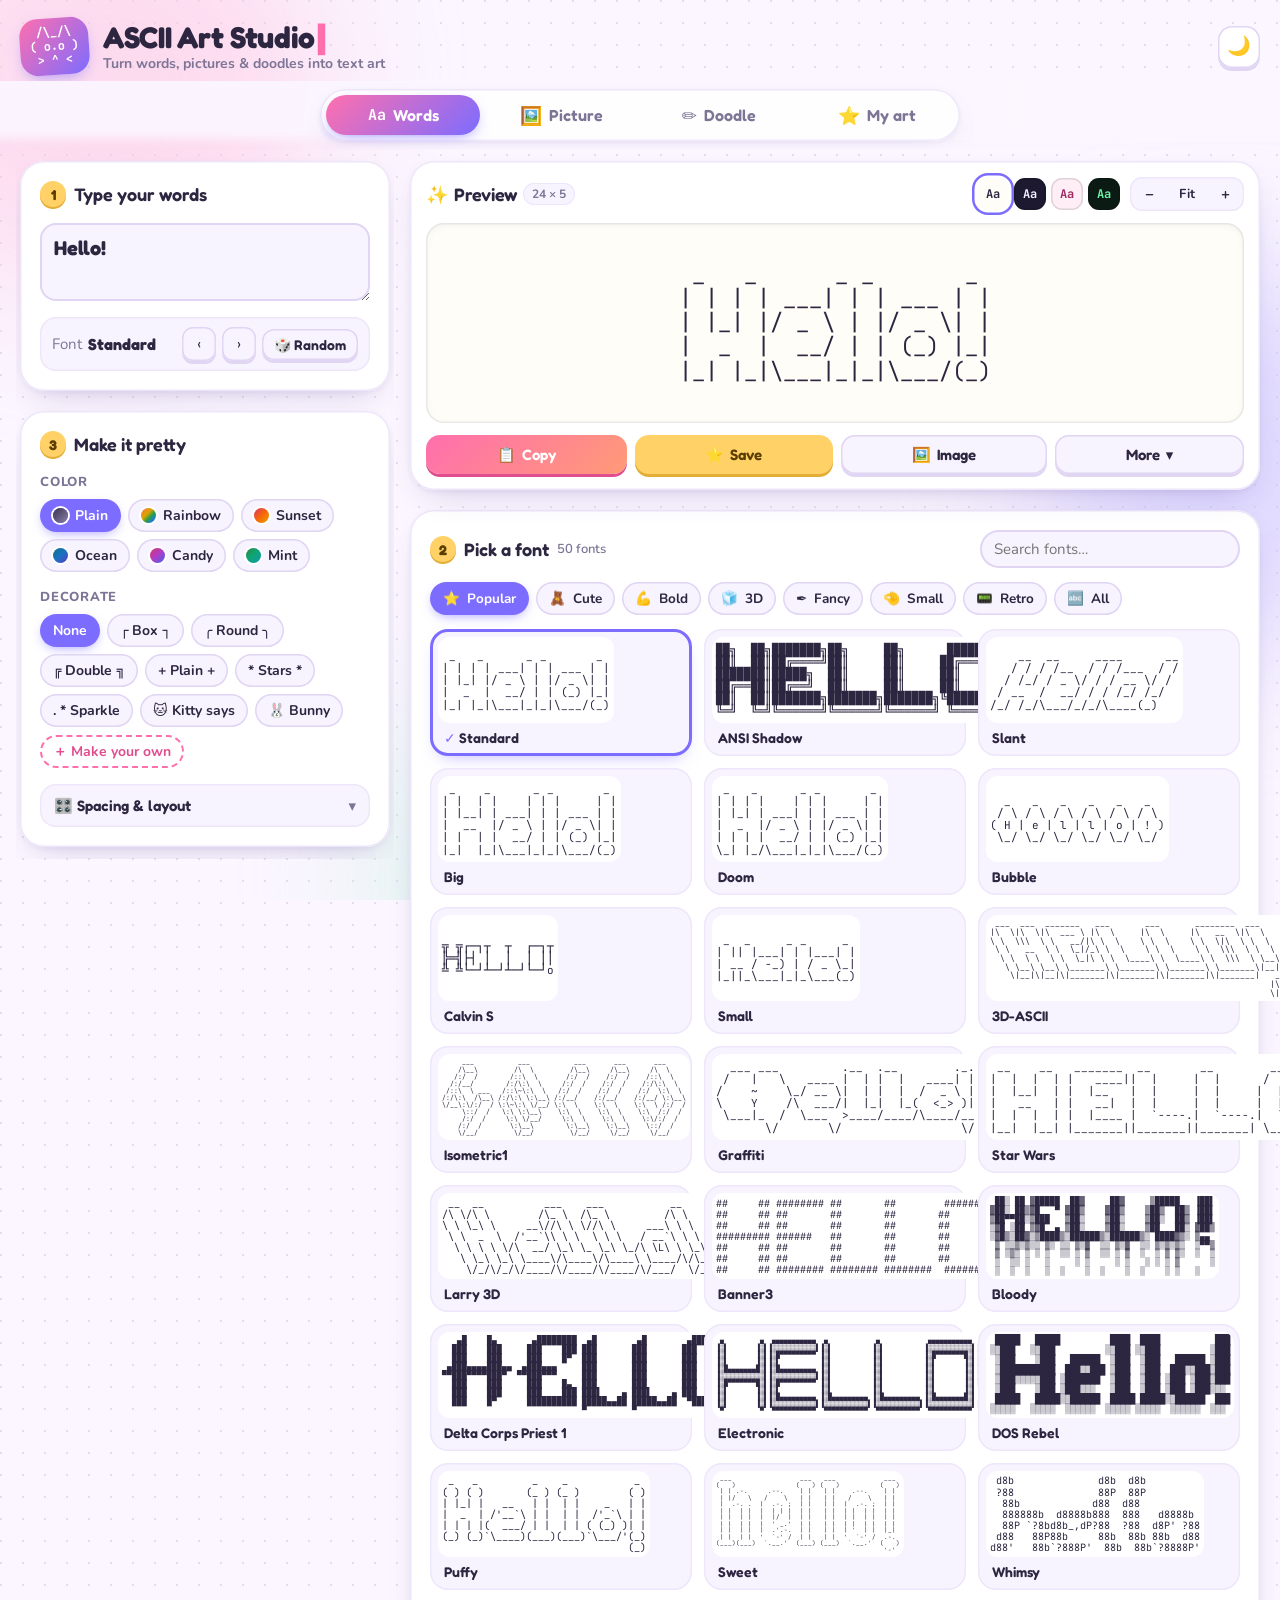
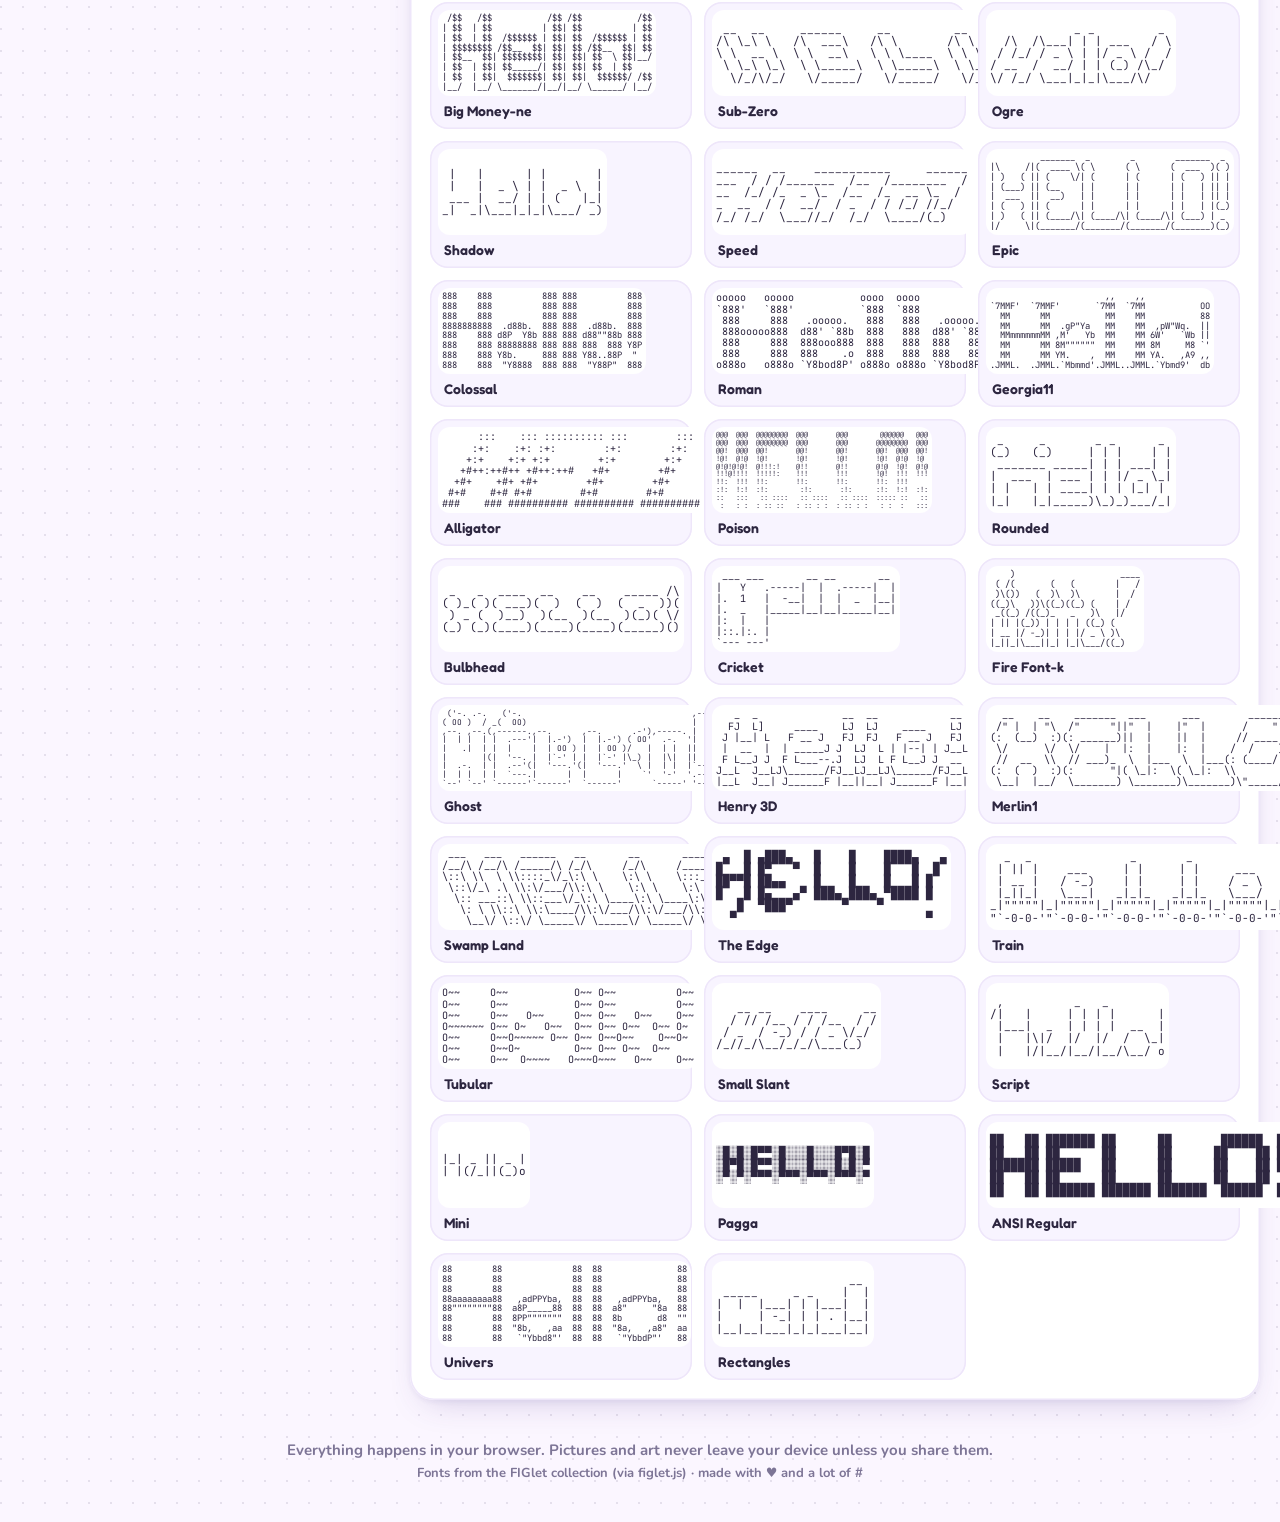
==== commit 8406f9bd: "ASCII Art Studio: make your own decorations Adds a "Make your own" decoration maker to the Words tab" ====
--- a/public/ascii-art/index.html
+++ b/public/ascii-art/index.html
@@ -66,6 +66,67 @@
         <div class="field">
           <span class="lbl">Decorate</span>
           <div class="chips" id="tFrame"></div>
+          <div class="chips deco-actions" id="tDecoActions"></div>
+        </div>
+
+        <div class="deco-editor" id="tDecoEditor" hidden>
+          <div class="deco-head">
+            <strong id="dcTitle">✨ Make your own</strong>
+            <button type="button" class="icon-btn sm" data-deco="close" aria-label="Close the decoration maker" title="Close">✕</button>
+          </div>
+          <p class="muted small">Type any characters into the boxes. The preview updates as you type.</p>
+
+          <div class="field">
+            <label class="lbl" for="dcName">Name</label>
+            <input type="text" id="dcName" maxlength="24" autocomplete="off" spellcheck="false">
+          </div>
+
+          <div class="field">
+            <span class="lbl">Border</span>
+            <div class="border-grid">
+              <input type="text" data-k="tl" maxlength="12" aria-label="Top-left corner" title="Top-left corner" spellcheck="false" autocomplete="off">
+              <input type="text" data-k="t" maxlength="12" aria-label="Top edge (repeats)" title="Top edge (repeats across)" placeholder="top" spellcheck="false" autocomplete="off">
+              <input type="text" data-k="tr" maxlength="12" aria-label="Top-right corner" title="Top-right corner" spellcheck="false" autocomplete="off">
+              <input type="text" data-k="l" maxlength="12" aria-label="Left side" title="Left side" placeholder="left" spellcheck="false" autocomplete="off">
+              <span class="bg-mid" aria-hidden="true">your words</span>
+              <input type="text" data-k="r" maxlength="12" aria-label="Right side" title="Right side" placeholder="right" spellcheck="false" autocomplete="off">
+              <input type="text" data-k="bl" maxlength="12" aria-label="Bottom-left corner" title="Bottom-left corner" spellcheck="false" autocomplete="off">
+              <input type="text" data-k="b" maxlength="12" aria-label="Bottom edge (repeats)" title="Bottom edge (repeats across)" placeholder="bottom" spellcheck="false" autocomplete="off">
+              <input type="text" data-k="br" maxlength="12" aria-label="Bottom-right corner" title="Bottom-right corner" spellcheck="false" autocomplete="off">
+            </div>
+            <span class="muted small">Quick start:</span>
+            <div class="chips" id="dcPresets"></div>
+          </div>
+
+          <div class="field two">
+            <div class="field">
+              <label class="lbl" for="dcPadX">Space at sides <output id="dcPadXOut"></output></label>
+              <input type="range" id="dcPadX" min="0" max="8" value="2">
+            </div>
+            <div class="field">
+              <label class="lbl" for="dcPadY">Space above &amp; below <output id="dcPadYOut"></output></label>
+              <input type="range" id="dcPadY" min="0" max="4" value="1">
+            </div>
+          </div>
+
+          <div class="field">
+            <label class="lbl" for="dcArt">Little picture <small class="muted">(optional)</small></label>
+            <div class="chips" id="dcStamps"></div>
+            <textarea id="dcArt" class="mono" rows="4" placeholder="Draw your own with letters, e.g.  (=^.^=)" spellcheck="false"></textarea>
+            <div class="row">
+              <div class="segs" id="dcPos" aria-label="Where the picture goes"></div>
+              <div class="segs" id="dcAlign" aria-label="Line up the picture"></div>
+            </div>
+          </div>
+
+          <p class="hint" id="dcHint" hidden>Heads up: emoji and some symbols are double-width, so edges may not line up perfectly. Plain keyboard characters work best.</p>
+
+          <div class="row">
+            <button type="button" class="btn btn-primary" data-deco="save">💾 Save decoration</button>
+            <button type="button" class="btn" data-deco="cancel">Cancel</button>
+            <span class="grow"></span>
+            <button type="button" class="btn btn-danger sm" data-deco="delete" hidden>🗑️ Delete</button>
+          </div>
         </div>
         <details class="more">
           <summary>🎛️ Spacing &amp; layout</summary>
--- a/public/ascii-art/style.css
+++ b/public/ascii-art/style.css
@@ -313,6 +313,31 @@
 .menu button small { color: var(--muted); font-weight: 600; font-size: 12px; }
 .menu button:hover { background: var(--hover); }
 
+/* ------------------------------------------------------------ decoration maker */
+.deco-actions:empty { display: none; }
+.chip-add { background: transparent; box-shadow: none; outline: 2px dashed var(--pink); outline-offset: -2px; color: var(--pink-d); }
+:root[data-theme="dark"] .chip-add { color: var(--pink); }
+.chip-add:hover { background: color-mix(in srgb, var(--pink) 12%, transparent); }
+.chip-edit { box-shadow: inset 0 0 0 1.5px var(--purple); color: var(--purple); background: transparent; }
+:root[data-theme="dark"] .chip-edit { color: #b4abff; }
+.chip.sm { padding: 5px 10px; font-size: 13px; }
+.deco-editor {
+  display: flex; flex-direction: column; gap: 14px; padding: 16px; border-radius: 18px;
+  background: var(--card-2); box-shadow: inset 0 0 0 2px var(--pink); animation: fadeUp .2s ease;
+}
+.deco-editor > p { margin: -8px 0 0; }
+.deco-head { display: flex; align-items: center; justify-content: space-between; gap: 8px; }
+.deco-head strong { font: 600 17px var(--font-fun); }
+.deco-editor input[type=text], .deco-editor textarea { background: var(--card); }
+.border-grid { display: grid; grid-template-columns: 58px minmax(0, 1fr) 58px; gap: 6px; align-items: stretch; }
+.border-grid input[type=text] { padding: 8px 4px; border-radius: 12px; text-align: center; font: 600 16px var(--font-art); min-width: 0; }
+.border-grid input[type=text]::placeholder { font: 600 12px var(--font-ui); color: var(--muted); opacity: .8; }
+.bg-mid { display: grid; place-items: center; min-height: 64px; border-radius: 12px; border: 2px dashed var(--line-2); color: var(--muted); font: 600 13px var(--font-fun); }
+textarea.mono { font: 500 14px/1.15 var(--font-art); white-space: pre; overflow-x: auto; min-height: 90px; font-variant-ligatures: none; }
+.field.two { flex-direction: row; gap: 14px; flex-wrap: wrap; }
+.field.two > .field { flex: 1 1 140px; }
+.hint { margin: 0; padding: 8px 12px; border-radius: 12px; background: color-mix(in srgb, var(--sun) 30%, transparent); font-weight: 700; font-size: 13px; }
+
 /* ------------------------------------------------------------ fonts */
 .area-fonts { display: flex; flex-direction: column; gap: 14px; }
 .fonts-head { display: flex; align-items: center; gap: 12px; flex-wrap: wrap; justify-content: space-between; }
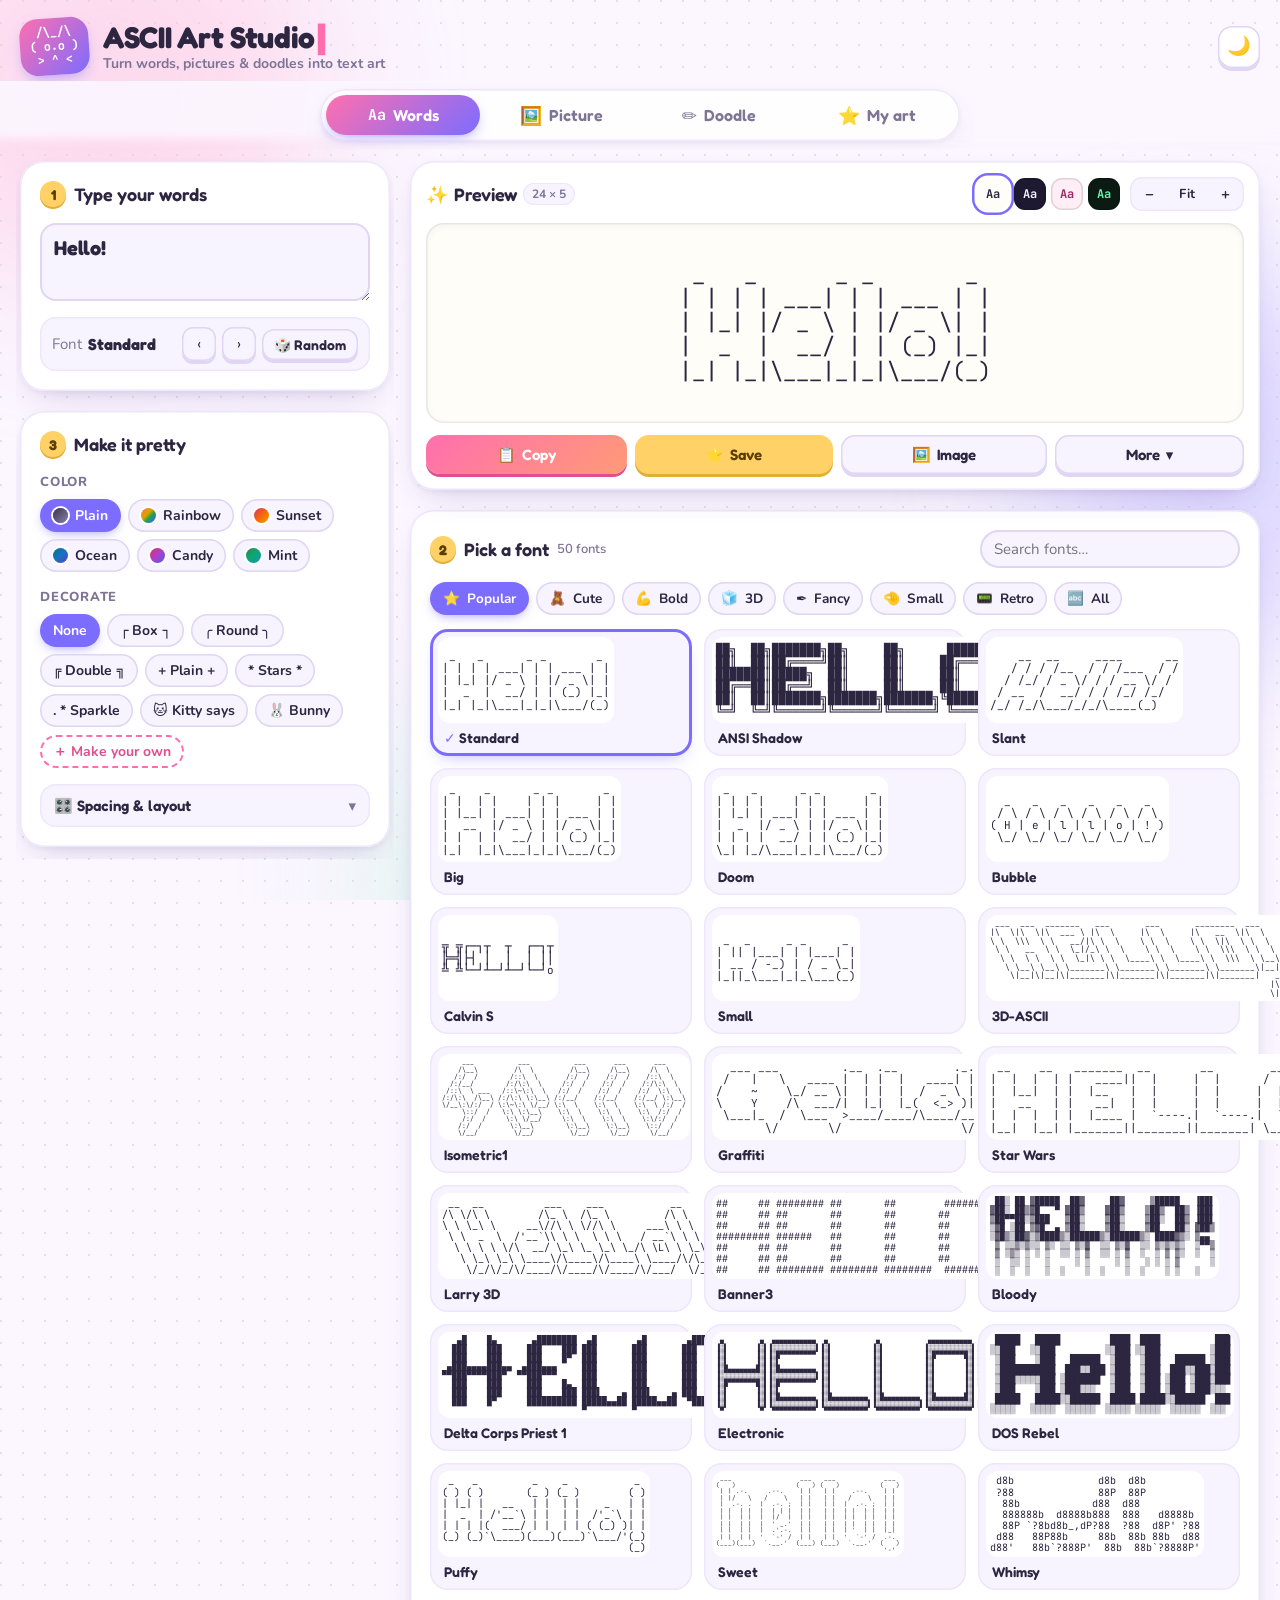
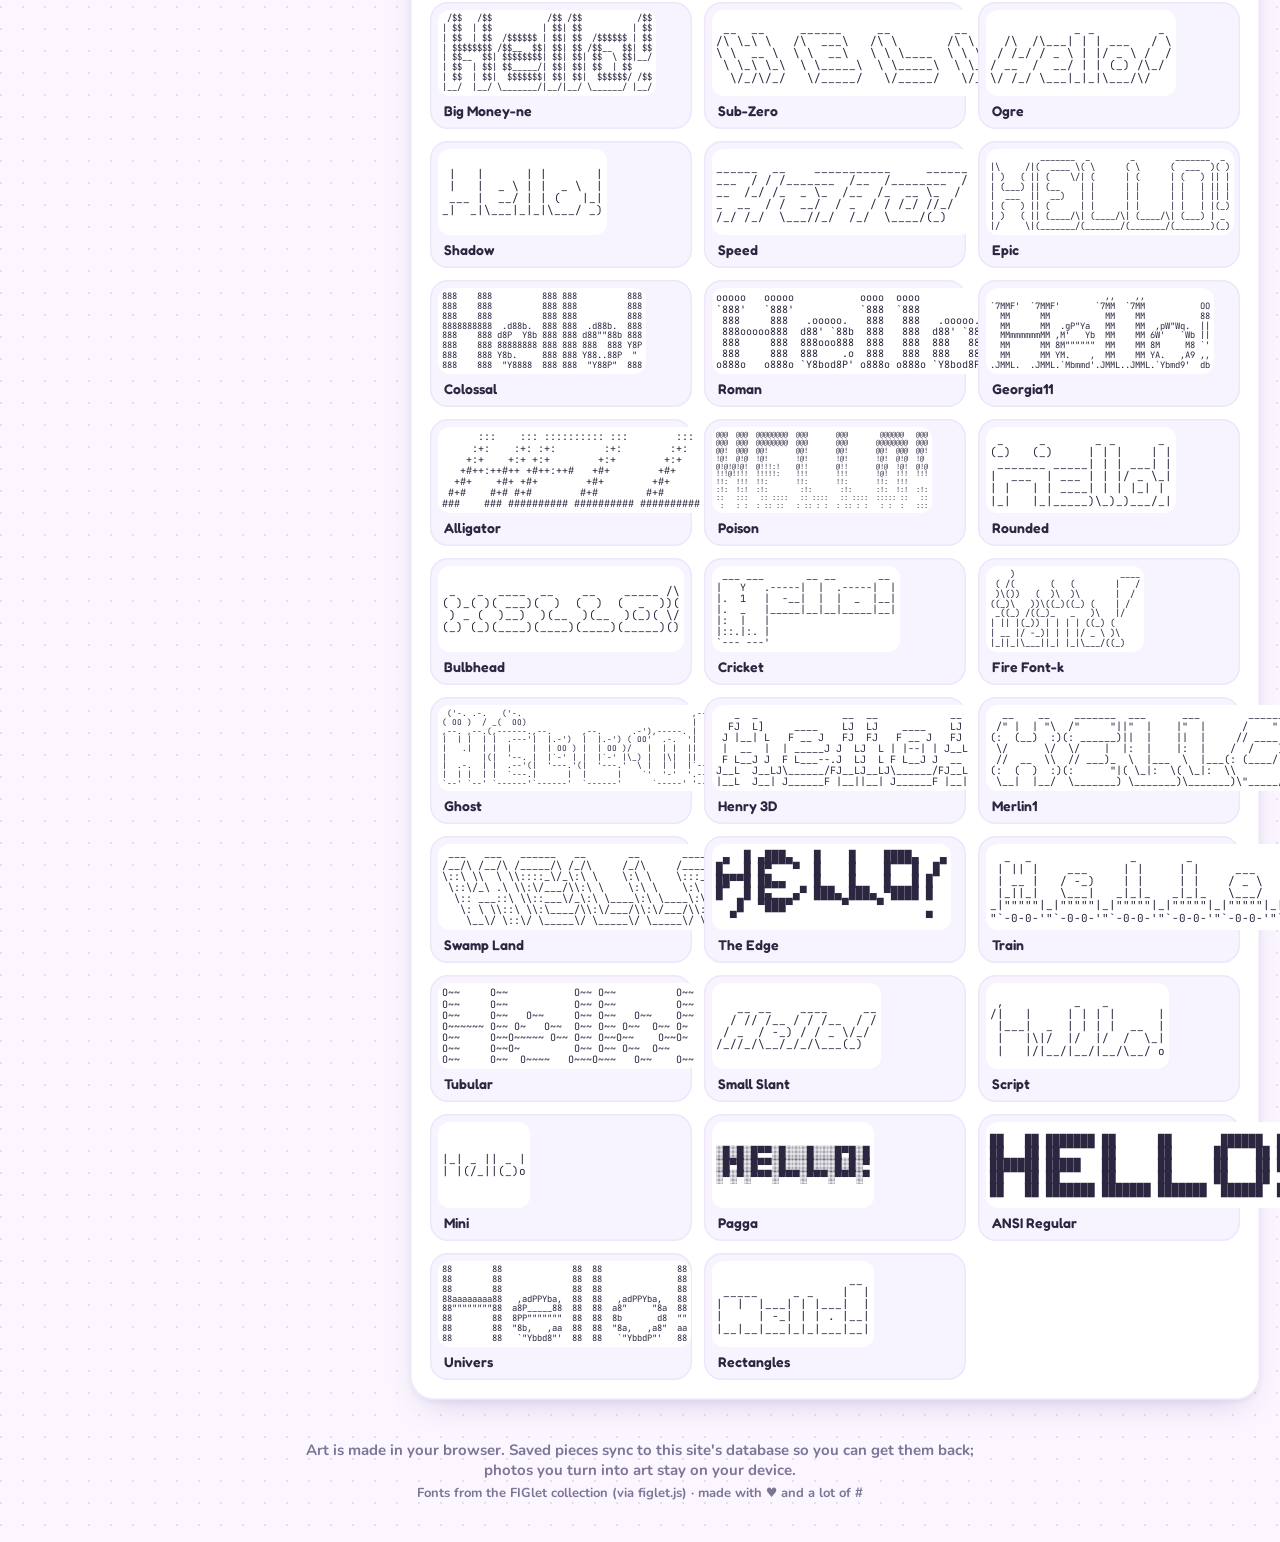
==== commit 80525ca8: "ASCII Art Studio: sync My art to a database (device + sync code) Saved art now syncs to a Cloudflare" ====
--- a/public/ascii-art/index.html
+++ b/public/ascii-art/index.html
@@ -308,7 +308,7 @@
         <div class="gallery-head">
           <div>
             <h2>⭐ My art <small class="muted" id="gTotal"></small></h2>
-            <p class="muted small">Saved in this browser on this device. Use <b>Backup</b> to keep a copy or move it to another device.</p>
+            <p class="muted small">Saved on this device and backed up to the cloud automatically. <b>💾 Backup</b> also gives you a file copy.</p>
           </div>
           <div class="row" id="gTools" hidden>
             <input type="search" id="gSearch" placeholder="Search by name…" aria-label="Search saved art">
@@ -316,6 +316,60 @@
           </div>
           <label class="btn sm">📂 Restore<input type="file" id="gImport" accept="application/json,.json" hidden></label>
         </div>
+
+        <section class="cloud" id="gCloud" aria-labelledby="gCloudTitle" data-status="idle">
+          <div class="cloud-top">
+            <span class="cloud-ico" aria-hidden="true">☁️</span>
+            <div class="cloud-text">
+              <strong id="gCloudTitle">Cloud sync</strong>
+              <span class="muted small" id="gCloudStatus" role="status">Connecting…</span>
+            </div>
+            <button type="button" class="icon-btn sm" id="gSyncNow" aria-label="Sync now" title="Sync now">⟳</button>
+          </div>
+
+          <div class="cloud-body" id="gCloudNoCode">
+            <p class="small">Your art syncs for <b>this device</b> automatically. To get it on another device, or share it with someone, make a sync code.</p>
+            <div class="row">
+              <button type="button" class="btn btn-primary sm" id="gMakeCode">🔑 Make a sync code</button>
+              <button type="button" class="btn sm" data-entercode>⌨️ I have a code</button>
+            </div>
+          </div>
+
+          <div class="cloud-body" id="gCloudCode" hidden>
+            <span class="lbl">Your sync code</span>
+            <div class="code-row">
+              <code class="sync-code" id="gCodeText"></code>
+              <button type="button" class="btn sm" id="gCopyCode">📋 Copy</button>
+              <button type="button" class="btn sm" id="gCopyCodeLink">🔗 Copy link</button>
+            </div>
+            <p class="muted small">Type it on another device (My art → ⌨️ I have a code), or open the link there. <b>Anyone with this code can see, add and delete art here</b>, so only share it with people you trust.</p>
+            <div class="row">
+              <button type="button" class="btn sm" data-newcode>↻ New code</button>
+              <button type="button" class="btn sm" id="gCodeOff">Turn off code</button>
+              <button type="button" class="btn sm" data-entercode>⌨️ Use a different code</button>
+            </div>
+          </div>
+
+          <div class="cloud-body" id="gCloudHidden" hidden>
+            <p class="small">This collection has a sync code that was made on another device. Look it up there, or make a new one here (the old code will stop working).</p>
+            <div class="row">
+              <button type="button" class="btn sm" data-newcode>🔑 Make a new code</button>
+              <button type="button" class="btn sm" data-entercode>⌨️ Use a different code</button>
+            </div>
+          </div>
+
+          <form class="cloud-join" id="gJoinForm" hidden>
+            <label class="lbl" for="gJoinInput">Enter a sync code</label>
+            <div class="row">
+              <input type="text" id="gJoinInput" placeholder="ABCD-EFGH-JKMN-PQRS" maxlength="24" autocomplete="off" autocapitalize="characters" spellcheck="false" inputmode="text">
+              <button type="submit" class="btn btn-primary sm" id="gJoinBtn">Join</button>
+              <button type="button" class="btn sm" id="gJoinCancel">Cancel</button>
+            </div>
+            <p class="muted small" id="gJoinNote"></p>
+          </form>
+
+          <p class="small cloud-leave" id="gLeaveRow" hidden><button type="button" class="linklike" id="gLeave">Leave this shared collection</button></p>
+        </section>
         <div class="g-empty" id="gEmpty">
 <pre class="ph-art" aria-hidden="true">   /\_/\
   ( -.- )  zzz...
@@ -333,7 +387,7 @@
   </main>
 
   <footer class="foot">
-    <p>Everything happens in your browser. Pictures and art never leave your device unless you share them.</p>
+    <p>Art is made in your browser. Saved pieces sync to this site's database so you can get them back; photos you turn into art stay on your device.</p>
     <p class="muted small">Fonts from the FIGlet collection (via figlet.js) · made with ♥ and a lot of <code>#</code></p>
   </footer>
 
--- a/public/ascii-art/style.css
+++ b/public/ascii-art/style.css
@@ -465,6 +465,24 @@
 .gtitle { flex: 1; font: 600 15px var(--font-fun); white-space: nowrap; overflow: hidden; text-overflow: ellipsis; }
 .gdate { font-size: 12px; color: var(--muted); padding: 0 6px 2px; font-weight: 700; }
 
+/* cloud sync panel */
+.cloud { border-radius: 20px; padding: 14px 16px; display: flex; flex-direction: column; gap: 12px; background: linear-gradient(135deg, color-mix(in srgb, var(--purple) 9%, var(--card-2)), var(--card-2)); box-shadow: inset 0 0 0 1.5px var(--line-2); }
+.cloud-top { display: flex; align-items: center; gap: 12px; }
+.cloud-ico { font-size: 26px; line-height: 1; }
+.cloud[data-status=syncing] .cloud-ico { animation: bob 1.2s ease-in-out infinite; }
+.cloud[data-status=offline] .cloud-ico, .cloud[data-status=off] .cloud-ico, .cloud[data-status=error] .cloud-ico { filter: grayscale(1); opacity: .6; }
+.cloud-text { display: flex; flex-direction: column; flex: 1; min-width: 0; }
+.cloud-text strong { font: 600 16px var(--font-fun); }
+.cloud-body { display: flex; flex-direction: column; gap: 10px; }
+.cloud-body p, .cloud-join p { margin: 0; }
+.code-row { display: flex; flex-wrap: wrap; gap: 8px; align-items: center; }
+.sync-code { font: 700 clamp(17px, 2.4vw, 22px) var(--font-art); letter-spacing: .06em; padding: 8px 14px; border-radius: 14px; background: var(--card); box-shadow: inset 0 0 0 2px var(--sun); user-select: all; }
+.cloud-join { display: flex; flex-direction: column; gap: 8px; padding-top: 10px; border-top: 1.5px dashed var(--line-2); }
+.cloud-join input { max-width: 260px; font: 700 16px var(--font-art); letter-spacing: .05em; text-transform: uppercase; }
+.cloud-leave { margin: 0; }
+.linklike { border: 0; background: none; padding: 0; color: var(--muted); font: 700 13px var(--font-ui); text-decoration: underline; cursor: pointer; }
+.linklike:hover { color: var(--danger); }
+
 /* ------------------------------------------------------------ viewer dialog */
 dialog#viewer { border: 0; padding: 0; background: transparent; width: min(1080px, 94vw); max-height: 94vh; color: var(--ink); }
 dialog#viewer::backdrop { background: rgba(29, 21, 52, .45); backdrop-filter: blur(4px); -webkit-backdrop-filter: blur(4px); }
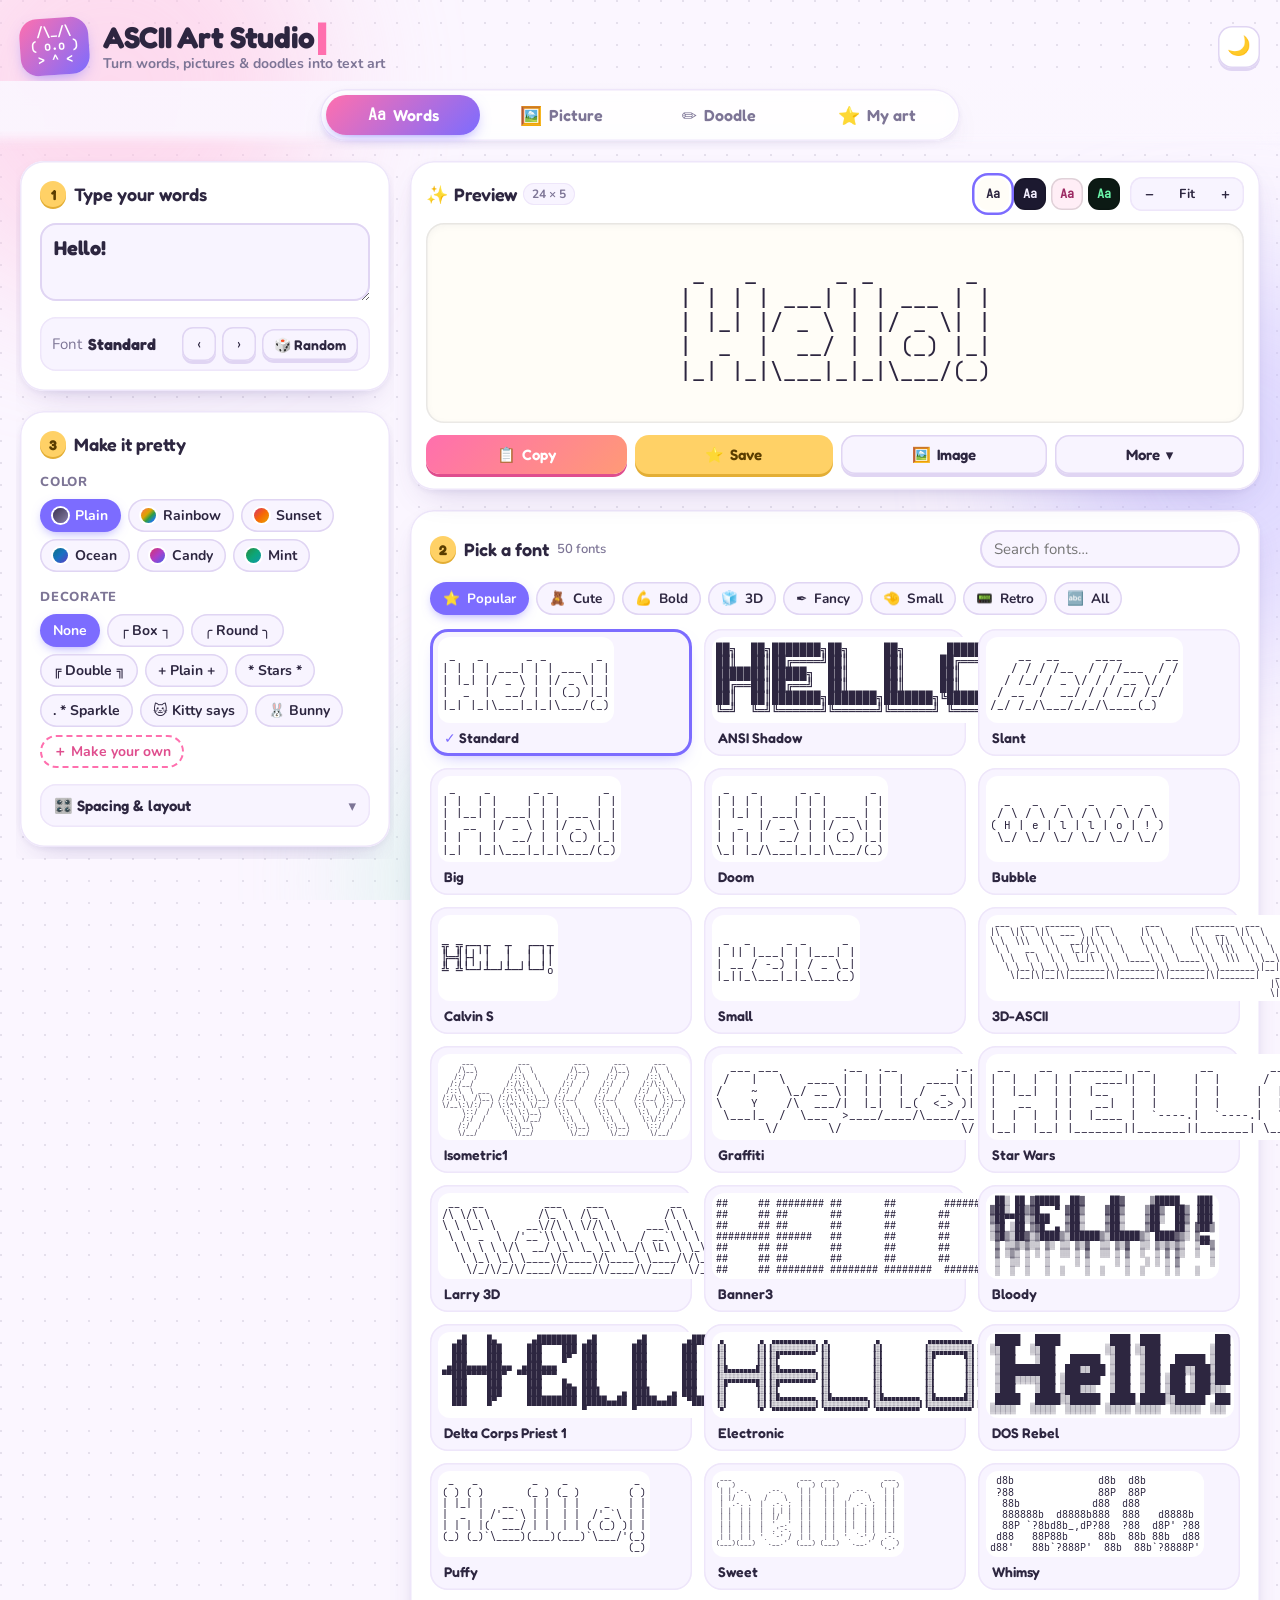
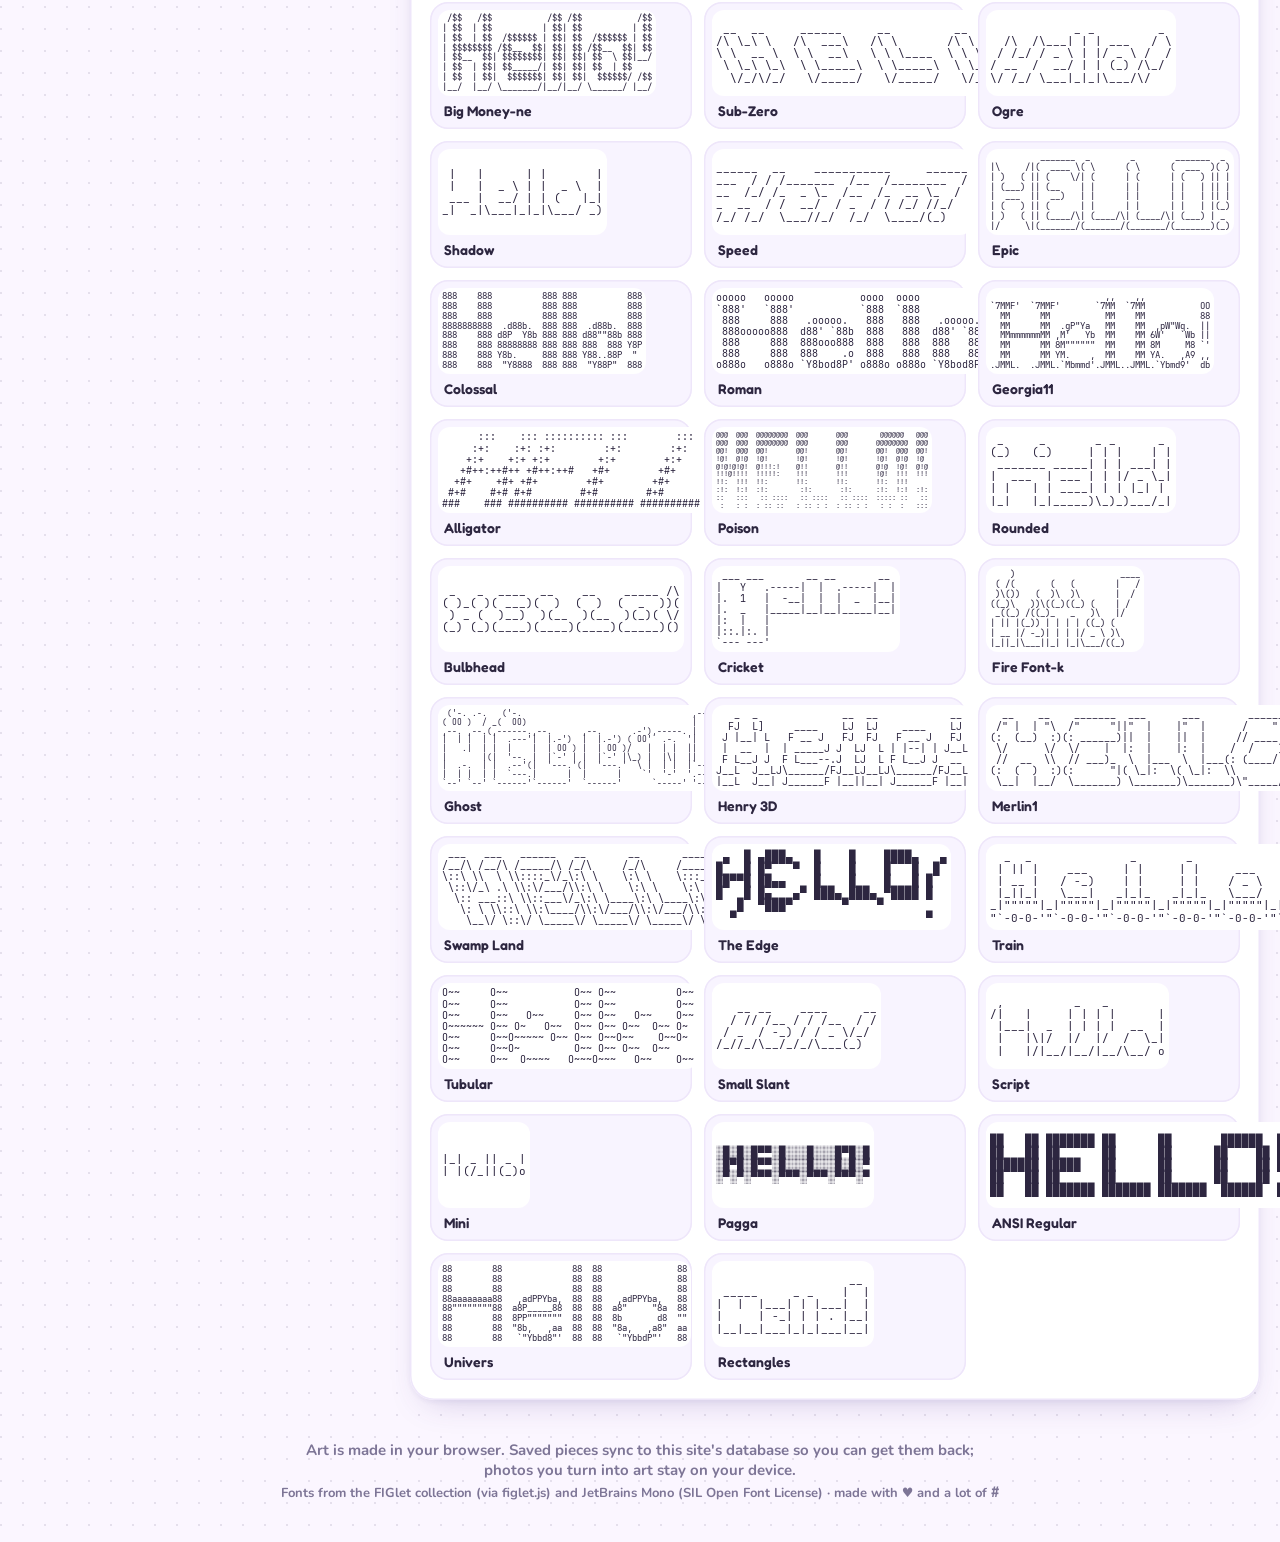
==== commit 713b1626: "ASCII Art Studio: keep boxes and block art aligned on every computer The art font came from Google F" ====
--- a/public/ascii-art/index.html
+++ b/public/ascii-art/index.html
@@ -9,7 +9,8 @@
   <link rel="icon" href="data:image/svg+xml,%3Csvg xmlns='http://www.w3.org/2000/svg' viewBox='0 0 64 64'%3E%3Crect width='64' height='64' rx='16' fill='%23ff7eb6'/%3E%3Ctext x='32' y='42' font-family='monospace' font-size='26' font-weight='700' text-anchor='middle' fill='%23fff'%3E=%5E.%5E=%3C/text%3E%3C/svg%3E">
   <link rel="preconnect" href="https://fonts.googleapis.com">
   <link rel="preconnect" href="https://fonts.gstatic.com" crossorigin>
-  <link rel="stylesheet" href="https://fonts.googleapis.com/css2?family=Fredoka:wght@500;600;700&family=JetBrains+Mono:wght@400&family=Nunito:wght@500;700;800&display=swap">
+  <link rel="stylesheet" href="https://fonts.googleapis.com/css2?family=Fredoka:wght@500;600;700&family=Nunito:wght@500;700;800&display=swap">
+  <link rel="preload" href="webfont/JetBrainsMono-Regular.woff2" as="font" type="font/woff2" crossorigin>
   <link rel="stylesheet" href="style.css">
   <script>
     try {
@@ -388,7 +389,7 @@
 
   <footer class="foot">
     <p>Art is made in your browser. Saved pieces sync to this site's database so you can get them back; photos you turn into art stay on your device.</p>
-    <p class="muted small">Fonts from the FIGlet collection (via figlet.js) · made with ♥ and a lot of <code>#</code></p>
+    <p class="muted small">Fonts from the FIGlet collection (via figlet.js) and JetBrains Mono (SIL Open Font License) · made with ♥ and a lot of <code>#</code></p>
   </footer>
 
   <dialog id="viewer" aria-labelledby="vTitle">
--- a/public/ascii-art/style.css
+++ b/public/ascii-art/style.css
@@ -1,4 +1,15 @@
 /* ASCII Art Studio */
+
+/* The art font is hosted with the site (complete JetBrains Mono, including box-drawing and
+   block characters) so every character of the art is exactly one cell wide. */
+@font-face {
+  font-family: "AAS Mono";
+  src: url("webfont/JetBrainsMono-Regular.woff2") format("woff2");
+  font-weight: 400;
+  font-style: normal;
+  font-display: swap;
+}
+
 :root {
   --bg: #fbf6ff;
   --bg-2: #f1e9ff;
@@ -22,7 +33,7 @@
   --radius: 24px;
   --font-ui: "Nunito", system-ui, -apple-system, "Segoe UI", Roboto, sans-serif;
   --font-fun: "Fredoka", "Nunito", system-ui, -apple-system, "Segoe UI", sans-serif;
-  --font-art: "JetBrains Mono", ui-monospace, "SF Mono", "Cascadia Mono", Menlo, Consolas, "DejaVu Sans Mono", "Liberation Mono", monospace;
+  --font-art: "AAS Mono", ui-monospace, "SF Mono", "Cascadia Mono", Menlo, Consolas, "DejaVu Sans Mono", "Liberation Mono", monospace;
   color-scheme: light;
 }
 :root[data-theme="dark"] {
@@ -296,6 +307,8 @@
   font-variant-ligatures: none; font-feature-settings: "liga" 0, "calt" 0, "clig" 0;
   -webkit-text-size-adjust: none; text-size-adjust: none;
 }
+/* a character drawn by a different font gets an exact one-character slot */
+.cell { display: inline-block; width: 1ch; text-align: center; }
 pre.art.grad, .gthumb pre.grad, .sprev pre.grad { -webkit-background-clip: text; background-clip: text; -webkit-text-fill-color: transparent; color: transparent !important; }
 pre.art::selection, pre.art *::selection { background: rgba(124, 108, 255, .3); }
 
